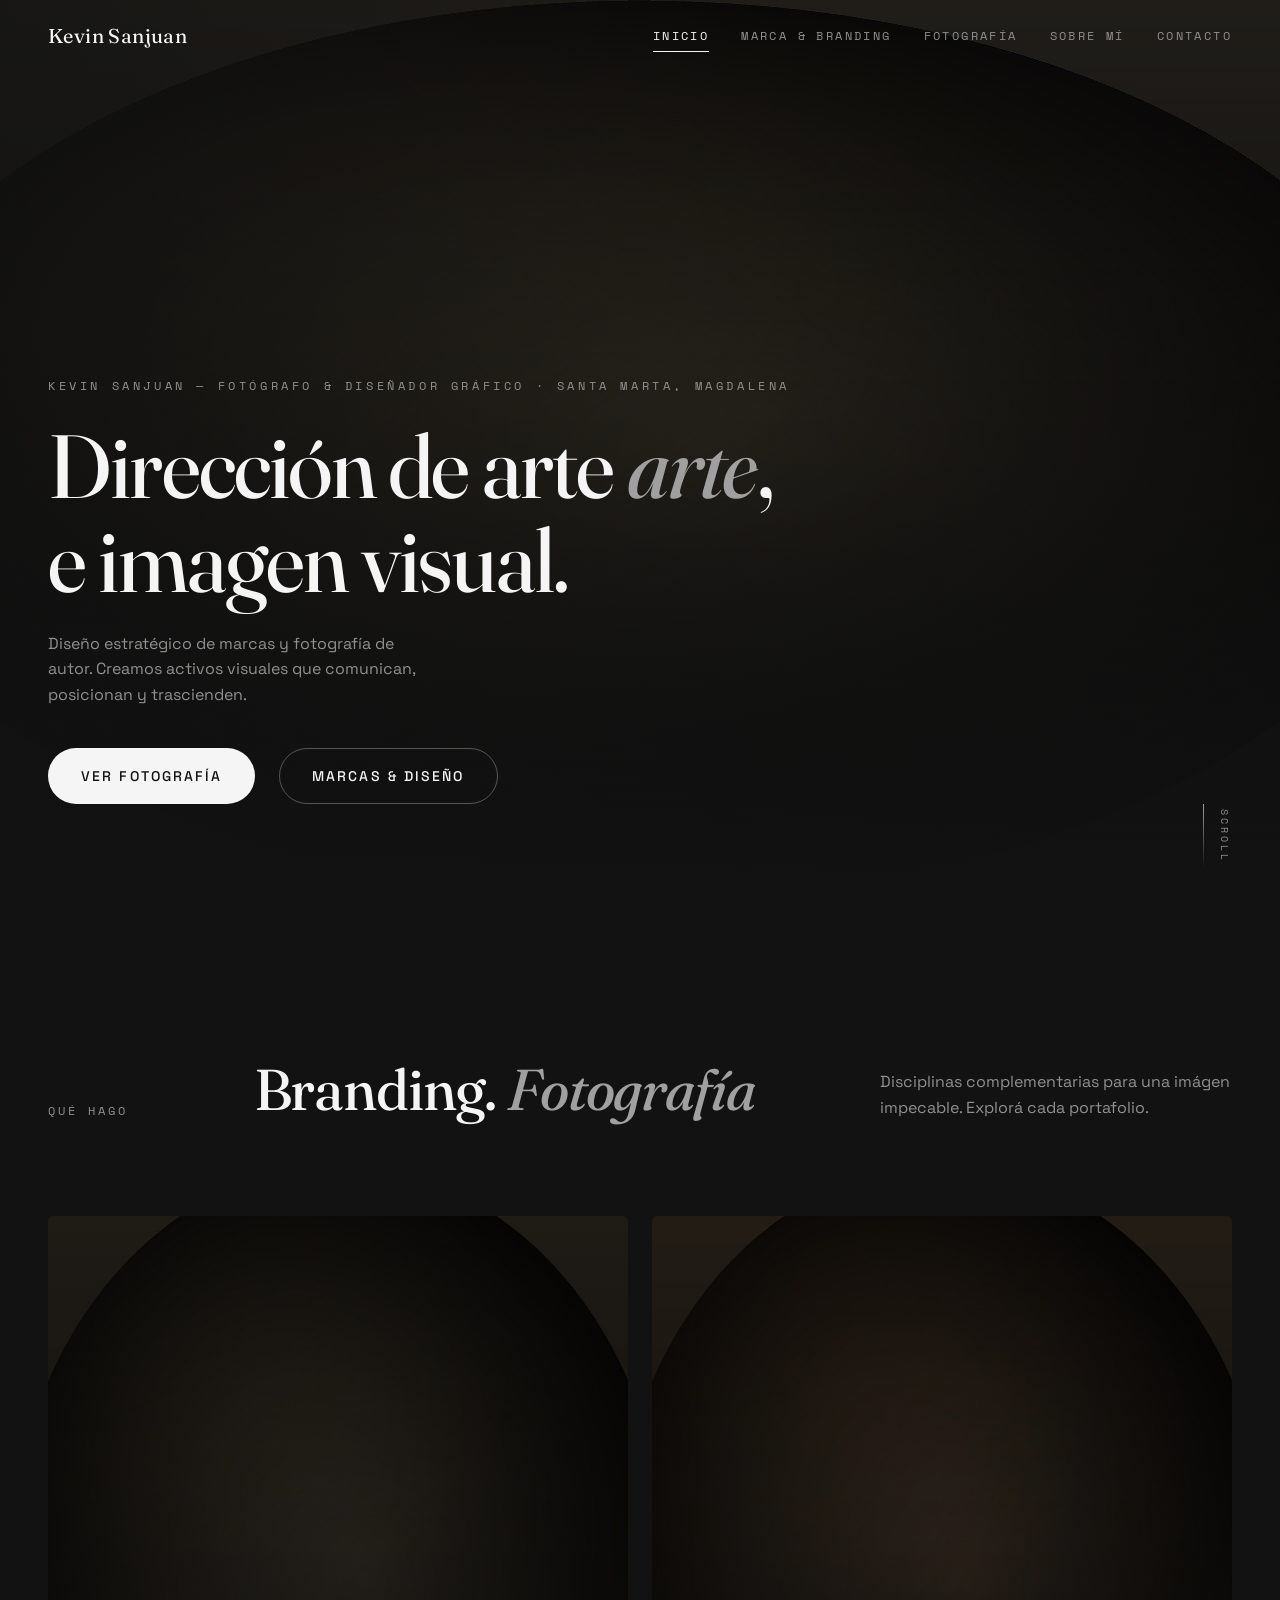
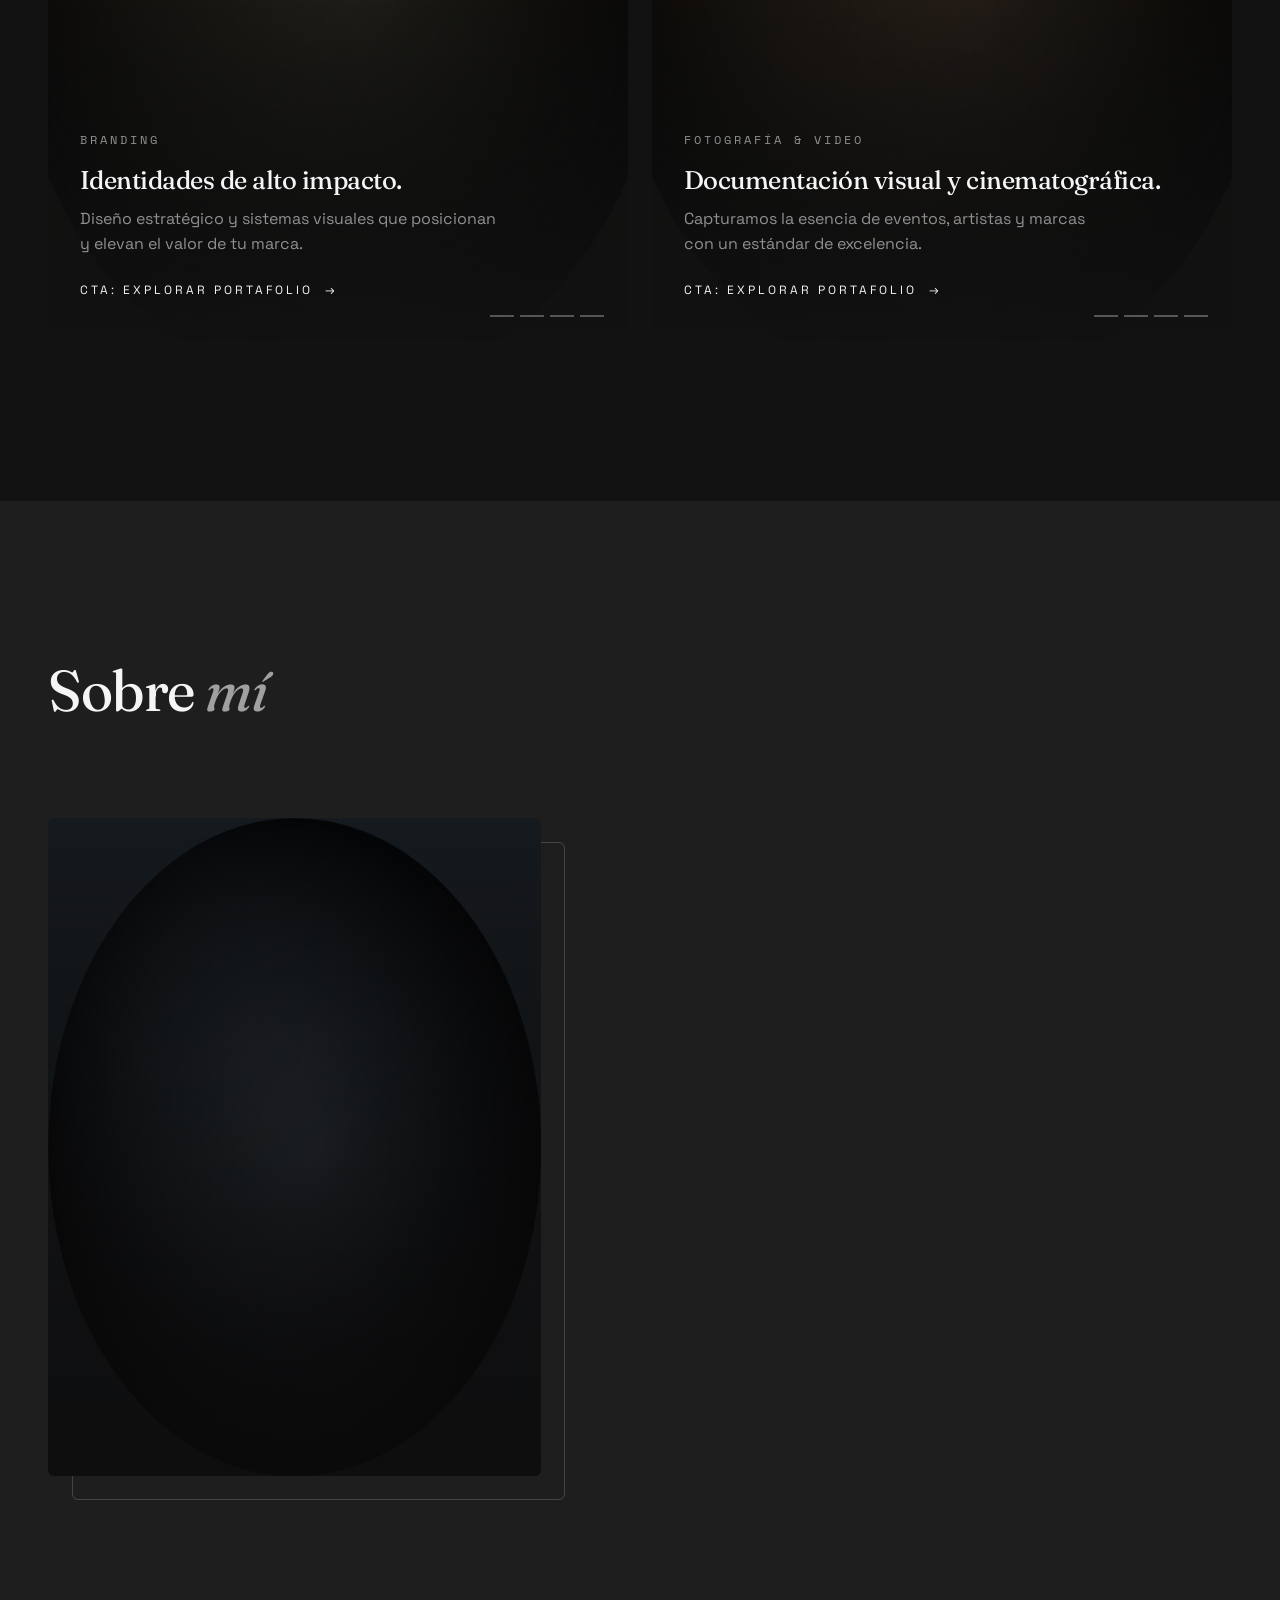
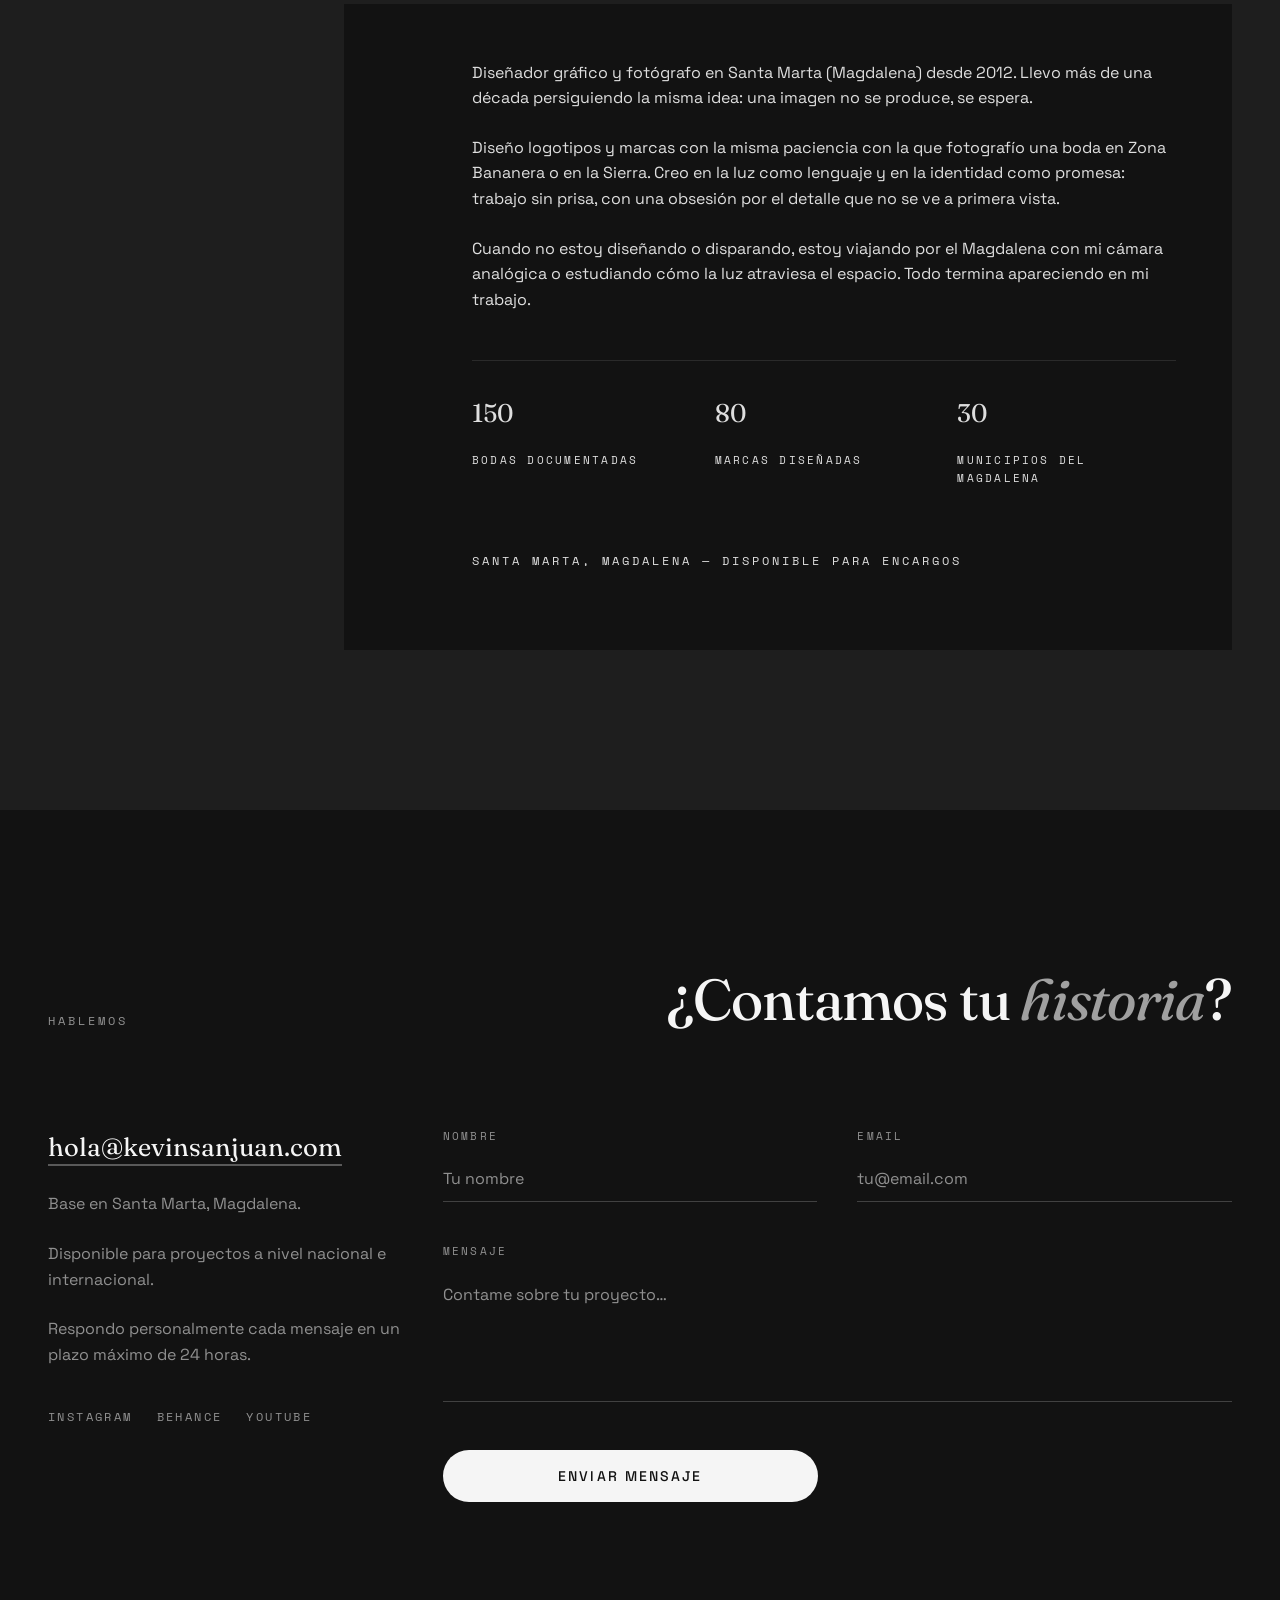
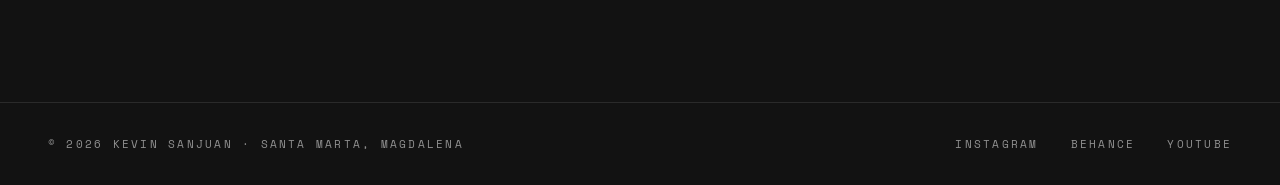
==== index.html @ dd7e52ad "Add files via upload" ====
<!DOCTYPE html>
<html lang="es">
<head>
  <meta charset="UTF-8">
  <meta name="viewport" content="width=device-width, initial-scale=1">
  <!-- TITULO: es lo primero que ve Google y el usuario en los resultados.
       Mantener las palabras: "Fotógrafo", "Diseñador Gráfico", "Santa Marta". -->
  <title>Kevin Sanjuan — Fotógrafo y Diseñador Gráfico en Santa Marta</title>
  <!-- DESCRIPCION: texto que se muestra bajo el título en Google (máx ~155 caracteres).
       Debe incluir los servicios y las zonas: Santa Marta, Zona Bananera, Magdalena. -->
  <meta name="description" content="Fotógrafo de bodas, eventos y artistas y diseñador gráfico en Santa Marta y Zona Bananera, Magdalena. Logos, branding y fotografía profesional.">
  <meta property="og:title" content="Kevin Sanjuan — Fotógrafo y Diseñador Gráfico en Santa Marta">
  <meta property="og:description" content="Fotógrafo de bodas, eventos y artistas y diseñador gráfico en Santa Marta y Zona Bananera, Magdalena. Logos, branding y fotografía profesional.">
  <meta property="og:type" content="website">
  <!-- CUANDO LA WEB ESTE PUBLICADA: descomentar estas 2 líneas y poner la URL completa del sitio.
  <meta property="og:url" content="https://TU-DOMINIO-o-github.io/web_kevin_sanjuan/">
  <meta property="og:image" content="https://TU-DOMINIO-o-github.io/web_kevin_sanjuan/images/hero.jpg"> -->
  <meta name="theme-color" content="#121212">
  <!-- Geo: ayuda a ubicar la página en Santa Marta / Magdalena -->
  <meta name="geo.region" content="CO-MAG">
  <meta name="geo.placename" content="Santa Marta, Zona Bananera, Magdalena">
  <link rel="icon" href="favicon.svg" type="image/svg+xml">

  <link rel="preconnect" href="https://fonts.googleapis.com">
  <link rel="preconnect" href="https://fonts.gstatic.com" crossorigin>
  <link href="https://fonts.googleapis.com/css2?family=Fraunces:ital,opsz,wght@0,9..144,300..700;1,9..144,300..700&family=Space+Grotesk:wght@300..700&family=Space+Mono:wght@400;700&display=swap" rel="stylesheet">

  <link rel="stylesheet" href="styles.css">

  <!-- DATOS ESTRUCTURADOS (JSON-LD): Google los lee para mostrar "fotógrafo en santa marta".
       Solo hay que reemplazar el teléfono cuando exista. El resto está bien así. -->
  <script type="application/ld+json">
  {
    "@context": "https://schema.org",
    "@type": "ProfessionalService",
    "additionalType": "https://schema.org/Photographer",
    "name": "Kevin Sanjuan — Fotógrafo y Diseñador Gráfico en Santa Marta",
    "description": "Fotógrafo de bodas, eventos y artistas y diseñador gráfico en Santa Marta y Zona Bananera, Magdalena. Logos, branding y fotografía profesional.",
    "image": "images/about.jpg",
    "priceRange": "$$",
    "telephone": "+57 300 000 0000",
    "email": "hola@kevinsanjuan.com",
    "address": {
      "@type": "PostalAddress",
      "addressLocality": "Santa Marta",
      "addressRegion": "Magdalena",
      "addressCountry": "CO"
    },
    "geo": {
      "@type": "GeoCoordinates",
      "latitude": 11.2408,
      "longitude": -74.199
    },
    "areaServed": [
      { "@type": "Place", "name": "Santa Marta" },
      { "@type": "Place", "name": "Zona Bananera" },
      { "@type": "State", "name": "Magdalena" }
    ],
    "makesOffer": [
      { "@type": "Offer", "itemOffered": { "@type": "Service", "name": "Fotografía de bodas en Santa Marta" } },
      { "@type": "Offer", "itemOffered": { "@type": "Service", "name": "Fotografía de eventos sociales" } },
      { "@type": "Offer", "itemOffered": { "@type": "Service", "name": "Fotografía de eventos musicales y artistas" } },
      { "@type": "Offer", "itemOffered": { "@type": "Service", "name": "Diseño gráfico y logotipos" } },
      { "@type": "Offer", "itemOffered": { "@type": "Service", "name": "Branding y construcción de marca" } },
      { "@type": "Offer", "itemOffered": { "@type": "Service", "name": "Video de bodas y eventos" } }
    ]
  }
  </script>
</head>
<body data-root="" data-page="inicio" data-spy="sections">

  <main>

    <!-- ============ HERO ============ -->
    <section id="inicio" class="hero">
      <!-- QUE PONER AQUI: la foto principal. Debe ser la mejor foto de Kevin (bodas o retrato editorial).
           Recomendación: formato horizontal grande. -->
      <img src="images/hero.jpg" alt="Fotógrafo de bodas en Santa Marta — fotografía profesional" class="hero-img">
      <div class="hero-overlay"></div>

      <div class="hero-content">
        <p class="hero-eyebrow hero-reveal d1">Kevin Sanjuan — Fotógrafo &amp; diseñador gráfico · Santa Marta, Magdalena</p>
        <!-- QUE PONER AQUI: la frase grande. Es la identidad de la página.
             Puede quedarse "La luz, tu historia." o cambiarse por otra frase corta del fotógrafo.
             Ejemplo: "Imágenes que hablan por tu marca." · "Cada boda, una historia." -->
        <h1 class="hero-title">
          <span class="hero-reveal d2">Dirección de arte
           <em>arte</em>,</span>
          <span class="hero-reveal d3">e imagen visual.</span>
        </h1>
        <!-- QUE PONER AQUI: el resumen de 1-2 líneas. Importante que mencione "Santa Marta" y
             "Zona Bananera" porque así encuentra la página quien busca
             "fotógrafo en santa marta" o "diseñador gráfico zona bananera". -->
        <p class="hero-sub hero-reveal d4">Diseño estratégico de marcas y fotografía de autor. Creamos activos visuales que comunican, posicionan y trascienden.</p>
        <div class="hero-actions hero-reveal d5">
          <a href="fotos.html" class="btn btn-primary magnetic" data-strength="0.35">Ver fotografía</a>
          <a href="branding.html" class="btn btn-outline magnetic" data-strength="0.35">Marcas &amp; diseño</a>
        </div>
      </div>

      <div class="hero-scroll" aria-hidden="true">
        <span>Scroll</span>
        <span class="hero-scroll-line"></span>
      </div>
    </section>

    <!-- ============ DOS RAMAS: MARCA & BRANDING · FOTOGRAFÍA & VIDEO ============ -->
    <section id="trabajo" class="section">
      <div class="section-head reveal">
        <p class="eyebrow">Qué hago</p>
        <h2 class="h2">Branding. <em>Fotografía</em></h2>
        <p class="section-intro">Disciplinas complementarias para una imágen impecable. Explorá cada portafolio.</p>
      </div>

      <div class="showcase">
        <!-- QUE PONER AQUI: las fotos del slideshow. Cada <img> es una foto real de la rama.
             Se cambian solas con fundido. Para agregar o quitar fotos, copiar/borrar líneas <img>. -->
        <a href="branding.html" class="showcase-card reveal" aria-label="Marca y branding — trabajos de diseño">
          <div class="slideshow" data-slideshow aria-hidden="true">
            <img class="slideshow-img" src="images/sesiones/branding/cover.jpg" alt="" loading="lazy">
            <img class="slideshow-img" src="images/sesiones/branding/foto-2.jpg" alt="" loading="lazy">
            <img class="slideshow-img" src="images/sesiones/diseno-grafico/cover.jpg" alt="" loading="lazy">
            <img class="slideshow-img" src="images/sesiones/branding/foto-4.jpg" alt="" loading="lazy">
          </div>
          <div class="showcase-shade"></div>
          <div class="showcase-dots" aria-hidden="true">
            <span class="slideshow-dot"></span><span class="slideshow-dot"></span><span class="slideshow-dot"></span><span class="slideshow-dot"></span>
          </div>
          <div class="showcase-content">
            <p class="eyebrow">Branding</p>
            <h2>Identidades de alto impacto.</h2>
            <p>Diseño estratégico y sistemas visuales que posicionan y elevan el valor de tu marca.</p>
            <span class="showcase-cta">CTA: Explorar portafolio</span>
          </div>
        </a>

        <a href="fotos.html" class="showcase-card reveal" aria-label="Fotografía y video — galerías por tipo de evento">
          <div class="slideshow" data-slideshow aria-hidden="true">
            <img class="slideshow-img" src="images/sesiones/bodas/cover.jpg" alt="" loading="lazy">
            <img class="slideshow-img" src="images/sesiones/eventos-musicales/cover.jpg" alt="" loading="lazy">
            <img class="slideshow-img" src="images/sesiones/eventos-sociales/cover.jpg" alt="" loading="lazy">
            <img class="slideshow-img" src="images/sesiones/artistas/cover.jpg" alt="" loading="lazy">
          </div>
          <div class="showcase-shade"></div>
          <div class="showcase-dots" aria-hidden="true">
            <span class="slideshow-dot"></span><span class="slideshow-dot"></span><span class="slideshow-dot"></span><span class="slideshow-dot"></span>
          </div>
          <div class="showcase-content">
            <p class="eyebrow">Fotografía &amp; Video</p>
            <h2>Documentación visual y cinematográfica.</h2>
            <p>Capturamos la esencia de eventos, artistas y marcas con un estándar de excelencia.</p>
            <span class="showcase-cta">CTA: Explorar portafolio</span>
          </div>
        </a>
      </div>
    </section>

    <!-- ============ SOBRE MÍ ============ -->
    <section id="about" class="section section-about">
      <h2 class="h2 reveal">Sobre <em>mí</em></h2>

      <div class="about-grid">
        <!-- QUE PONER AQUI: retrato real de Kevin trabajando o posando -->
        <div class="reveal about-photo-wrap">
          <div class="about-photo">
            <img src="images/about.jpg" alt="Retrato de Kevin Sanjuan — fotógrafo y diseñador gráfico en Santa Marta" loading="lazy">
            <div class="about-photo-shade"></div>
          </div>
          <div class="about-frame" aria-hidden="true"></div>
        </div>

        <!-- QUE PONER AQUI: la historia de Kevin en 3 párrafos.
             Ideal que mencione: Santa Marta / Zona Bananera / Magdalena, sus dos oficios
             (diseño gráfico y fotografía), y qué lo diferencia. -->
        <div class="reveal about-text">
          <p>Diseñador gráfico y fotógrafo en Santa Marta (Magdalena) desde 2012. Llevo más de una década persiguiendo la misma idea: una imagen no se produce, se espera.</p>
          <p>Diseño logotipos y marcas con la misma paciencia con la que fotografío una boda en Zona Bananera o en la Sierra. Creo en la luz como lenguaje y en la identidad como promesa: trabajo sin prisa, con una obsesión por el detalle que no se ve a primera vista.</p>
          <p>Cuando no estoy diseñando o disparando, estoy viajando por el Magdalena con mi cámara analógica o estudiando cómo la luz atraviesa el espacio. Todo termina apareciendo en mi trabajo.</p>

          <!-- QUE PONER AQUI: 3 cifras que hablen de tu trabajo (sin años de experiencia si no querés).
               Cambiá el número y el texto de cada bloque; podés agregar o quitar bloques. -->
          <div class="about-stats">
            <div><p class="stat-value">150</p><p class="stat-label">bodas documentadas</p></div>
            <div><p class="stat-value">80</p><p class="stat-label">marcas diseñadas</p></div>
            <div><p class="stat-value">30</p><p class="stat-label">municipios del Magdalena</p></div>
          </div>

          <p class="about-location">Santa Marta, Magdalena — disponible para encargos</p>
        </div>
      </div>
    </section>

    <!-- ============ CONTACTO ============ -->
    <section id="contacto" class="section">
      <div class="section-head reveal">
        <p class="eyebrow">Hablemos</p>
        <h2 class="h2">¿Contamos tu <em>historia</em>?</h2>
      </div>

      <div class="contact-grid">
        <div class="reveal contact-info">
          <!-- QUE PONER AQUI: el email real de Kevin. Se usa también para el formulario (abajo, data-email). -->
          <a href="mailto:hola@kevinsanjuan.com" class="contact-email">hola@kevinsanjuan.com</a>
          <p class="contact-note">Base en Santa Marta, Magdalena.</p>
          <p class="contact-note">Disponible para proyectos a nivel nacional e internacional.</p>
          <p class="contact-note">Respondo personalmente cada mensaje en un plazo máximo de 24 horas.</p>
          <div class="contact-socials">
            <!-- QUE PONER AQUI: redes reales de Kevin -->
            <a href="https://instagram.com" target="_blank" rel="noopener noreferrer">Instagram</a>
            <a href="https://behance.net" target="_blank" rel="noopener noreferrer">Behance</a>
            <a href="https://youtube.com" target="_blank" rel="noopener noreferrer">YouTube</a>
          </div>
        </div>

        <!-- QUE PONER AQUI (data-email): el mismo email real de Kevin.
             El formulario abre el cliente de correo con el mensaje listo para enviar. -->
        <form id="contact-form" class="reveal contact-form" data-email="hola@kevinsanjuan.com" novalidate>
          <div class="form-row">
            <div>
              <label for="name">Nombre</label>
              <input id="name" name="name" type="text" required placeholder="Tu nombre">
            </div>
            <div>
              <label for="email">Email</label>
              <input id="email" name="email" type="email" required placeholder="tu@email.com">
            </div>
          </div>
          <div class="form-row">
            <div class="form-full">
              <label for="message">Mensaje</label>
              <textarea id="message" name="message" rows="5" required placeholder="Contame sobre tu proyecto…"></textarea>
            </div>
          </div>
          <div class="form-row">
            <button type="submit" class="btn btn-primary magnetic" data-strength="0.35">Enviar mensaje</button>
          </div>
          <p id="form-success" class="form-success" hidden>Gracias, se abrió tu cliente de correo con el mensaje preparado.</p>
        </form>
      </div>
    </section>

  </main>

  <script src="nav.js"></script>
  <script src="script.js"></script>
</body>
</html>
---- styles.css ----
/* ============================================================
   Kevin Sanjuan — Sistema de diseño
   Tema oscuro #121212 · Fraunces (títulos) + Space Grotesk (texto)
   + Space Mono (detalles)
   ============================================================ */

:root {
  color-scheme: dark;
  --bg: #121212;
  --coal: #1e1e1e;
  --smoke: #262626;
  --fog: #f5f5f5;
  --mist: #909090;
  --accent: #a0a0a0;

  --serif: 'Fraunces', Georgia, serif;
  --sans: 'Space Grotesk', system-ui, sans-serif;
  --mono: 'Space Mono', ui-monospace, monospace;

  /* Tipografía fluida */
  --text-display: clamp(3.5rem, 9vw, 8.5rem);
  --text-hero: clamp(2.75rem, 7vw, 6.5rem);
  --text-h2: clamp(2rem, 4.5vw, 3.75rem);
  --text-h3: clamp(1.25rem, 2vw, 1.75rem);
  --text-body: clamp(1rem, 1.2vw, 1.125rem);

  --ease: cubic-bezier(0.22, 1, 0.36, 1);
}

/* ---------- Base ---------- */

* {
  box-sizing: border-box;
  margin: 0;
  padding: 0;
}

html {
  scroll-behavior: smooth;
  background: var(--bg);
}

body {
  background: var(--bg);
  color: var(--fog);
  font-family: var(--sans);
  font-size: var(--text-body);
  line-height: 1.6;
  -webkit-font-smoothing: antialiased;
  overflow-x: hidden;
}

body.no-scroll {
  overflow: hidden;
}

img {
  display: block;
  max-width: 100%;
}

a {
  color: inherit;
  text-decoration: none;
}

section {
  scroll-margin-top: 4.5rem;
}

::selection {
  background: var(--fog);
  color: var(--bg);
}

::-webkit-scrollbar {
  width: 10px;
}
::-webkit-scrollbar-track {
  background: var(--bg);
}
::-webkit-scrollbar-thumb {
  background: #2e2e2e;
  border-radius: 5px;
}
::-webkit-scrollbar-thumb:hover {
  background: #3a3a3a;
}

:focus-visible {
  outline: 2px solid var(--accent);
  outline-offset: 3px;
}

/* ---------- Tipografía ---------- */

h1, h2, h3 {
  font-family: var(--serif);
  font-weight: 450;
  line-height: 1.05;
  letter-spacing: -0.02em;
}

em {
  font-style: italic;
  color: var(--accent);
}

.h2 {
  font-size: var(--text-h2);
}

.h3 {
  font-size: var(--text-h3);
  line-height: 1.2;
}

/* Detalles técnicos en mono (números, etiquetas, leyendas) */
.eyebrow,
.service-num,
.stat-label,
.about-location,
.hero-scroll,
.overlay-links span,
.contact-socials a,
.contact-form label,
.footer,
.footer a,
.menu-label {
  font-family: var(--mono);
  text-transform: uppercase;
}

.eyebrow {
  font-size: 0.75rem;
  letter-spacing: 0.25em;
  color: var(--mist);
}

/* ---------- Estructura ---------- */

.section {
  padding: 7rem 1.5rem;
}

.section-head {
  display: flex;
  flex-wrap: wrap;
  align-items: flex-end;
  justify-content: space-between;
  gap: 1.5rem;
  margin-bottom: 4rem;
}

.section-intro {
  max-width: 22rem;
  color: var(--mist);
}

@media (min-width: 768px) {
  .section {
    padding: 10rem 3rem;
  }
  .section-head {
    margin-bottom: 6rem;
  }
}

/* ---------- Navbar ---------- */

.navbar {
  position: fixed;
  inset: 0 0 auto 0;
  z-index: 50;
  display: flex;
  align-items: center;
  justify-content: space-between;
  gap: 1rem;
  padding: 1.25rem 1.5rem;
  transition: background-color 0.4s, border-color 0.4s;
  border-bottom: 1px solid transparent;
}

.navbar.scrolled {
  background: rgba(18, 18, 18, 0.85);
  backdrop-filter: blur(12px);
  -webkit-backdrop-filter: blur(12px);
  border-bottom-color: rgba(255, 255, 255, 0.06);
}

.navbar-logo {
  font-family: var(--serif);
  font-size: 1.25rem;
  letter-spacing: 0.02em;
  color: var(--fog);
  transition: color 0.3s;
}

.navbar-logo:hover {
  color: var(--accent);
}

.navbar-links {
  display: none;
  align-items: center;
  gap: 2rem;
}

.navbar-links a {
  position: relative;
  font-family: var(--mono);
  font-size: 0.75rem;
  text-transform: uppercase;
  letter-spacing: 0.2em;
  color: var(--mist);
  transition: color 0.3s;
}

.navbar-links a::after {
  content: '';
  position: absolute;
  left: 0;
  right: 0;
  bottom: -0.4rem;
  height: 1px;
  background: var(--fog);
  transform: scaleX(0);
  transform-origin: left;
  transition: transform 0.4s var(--ease);
}

.navbar-links a:hover {
  color: var(--fog);
}

.navbar-links a:hover::after,
.navbar-links a.active::after {
  transform: scaleX(1);
}

.navbar-links a.active {
  color: var(--fog);
}

.menu-toggle {
  display: flex;
  align-items: center;
  gap: 0.75rem;
  background: none;
  border: none;
  cursor: pointer;
  color: var(--fog);
  font-size: 0.8125rem;
  transition: color 0.3s;
}

.menu-toggle:hover {
  color: var(--accent);
}

.menu-label {
  display: none;
  letter-spacing: 0.25em;
}

.menu-icon {
  position: relative;
  display: block;
  width: 2.5rem;
  height: 2rem;
}

.menu-icon span {
  position: absolute;
  left: 0;
  top: 50%;
  width: 100%;
  height: 1px;
  background: currentColor;
  transition: transform 0.35s var(--ease);
}

.menu-icon span:first-child {
  transform: translateY(-0.3125rem);
}

.menu-icon span:last-child {
  transform: translateY(0.3125rem);
}

.menu-toggle.open .menu-icon span:first-child {
  transform: rotate(45deg);
}

.menu-toggle.open .menu-icon span:last-child {
  transform: rotate(-45deg);
}

@media (min-width: 768px) {
  .navbar {
    padding: 1.25rem 3rem;
  }
  .navbar-links {
    display: flex;
  }
  .menu-toggle {
    display: none;
  }
}

/* ---------- Menú overlay (mobile) ---------- */

.overlay {
  position: fixed;
  inset: 0;
  z-index: 40;
  display: flex;
  flex-direction: column;
  justify-content: center;
  gap: 3rem;
  padding: 1.5rem;
  background: var(--coal);
  clip-path: inset(0 0 100% 0);
  transition: clip-path 0.7s var(--ease);
  visibility: hidden;
}

.overlay.open {
  clip-path: inset(0 0 0% 0);
  visibility: visible;
}

.overlay-links {
  list-style: none;
  display: flex;
  flex-direction: column;
  gap: 0.25rem;
}

.overlay-links a {
  display: flex;
  align-items: baseline;
  gap: 1rem;
  font-family: var(--serif);
  font-size: var(--text-display);
  line-height: 1.1;
  color: var(--fog);
  opacity: 0;
  transform: translateY(3.5rem);
  transition: color 0.3s, opacity 0.6s var(--ease), transform 0.6s var(--ease);
  transition-delay: 0s;
}

.overlay.open .overlay-links a {
  opacity: 1;
  transform: translateY(0);
  transition-delay: calc(0.15s + var(--i) * 0.06s);
}

.overlay-links a:hover {
  color: var(--accent);
}

.overlay-links span {
  font-size: 0.75rem;
  letter-spacing: 0.25em;
  color: var(--mist);
}

.overlay-footer {
  display: flex;
  flex-wrap: wrap;
  gap: 2rem;
  font-size: 0.875rem;
  color: var(--mist);
  opacity: 0;
  transition: opacity 0.6s var(--ease) 0s;
}

.overlay.open .overlay-footer {
  opacity: 1;
  transition-delay: 0.6s;
}

.overlay-footer a {
  transition: color 0.3s;
}

.overlay-footer a:hover {
  color: var(--accent);
}

@media (min-width: 768px) {
  .overlay {
    padding: 3rem;
  }
}

/* ---------- Hero ---------- */

.hero {
  position: relative;
  display: flex;
  align-items: flex-end;
  min-height: 100svh;
  overflow: hidden;
}

.hero-img {
  position: absolute;
  inset: 0;
  width: 100%;
  height: 100%;
  object-fit: cover;
}

.hero-overlay {
  position: absolute;
  inset: 0;
  background: linear-gradient(to top, var(--bg), rgba(18, 18, 18, 0.4) 55%, rgba(18, 18, 18, 0.2)),
    linear-gradient(to right, rgba(18, 18, 18, 0.6), transparent 60%);
}

.hero-content {
  position: relative;
  z-index: 1;
  width: 100%;
  padding: 5rem 1.5rem 5rem;
}

.hero-eyebrow {
  font-family: var(--mono);
  font-size: 0.75rem;
  text-transform: uppercase;
  letter-spacing: 0.3em;
  color: var(--mist);
  margin-bottom: 1.5rem;
}

.hero-title {
  font-size: var(--text-hero);
  color: var(--fog);
}

.hero-title span {
  display: block;
}

.hero-sub {
  max-width: 24rem;
  margin-top: 1.5rem;
  color: var(--mist);
}

.hero-actions {
  display: flex;
  flex-wrap: wrap;
  gap: 1.5rem;
  margin-top: 2.5rem;
}

.hero-scroll {
  position: absolute;
  right: 1.5rem;
  bottom: 2rem;
  z-index: 1;
  display: none;
  flex-direction: column;
  align-items: center;
  gap: 0.75rem;
  font-size: 0.625rem;
  letter-spacing: 0.3em;
  color: var(--mist);
  writing-mode: vertical-rl;
}

.hero-scroll-line {
  width: 1px;
  height: 4rem;
  background: linear-gradient(to bottom, var(--accent), transparent);
  animation: scroll-hint 2s ease-in-out infinite;
}

@keyframes scroll-hint {
  0%, 100% { opacity: 1; }
  50% { opacity: 0.3; }
}

/* Entrada del hero (al cargar) */
.hero-reveal {
  opacity: 0;
  transform: translateY(2.5rem);
  animation: hero-in 0.9s var(--ease) forwards;
}

.hero-reveal.d1 { animation-delay: 0.15s; }
.hero-reveal.d2 { animation-delay: 0.3s; }
.hero-reveal.d3 { animation-delay: 0.45s; }
.hero-reveal.d4 { animation-delay: 0.6s; }
.hero-reveal.d5 { animation-delay: 0.75s; }

@keyframes hero-in {
  to {
    opacity: 1;
    transform: translateY(0);
  }
}

@media (min-width: 768px) {
  .hero-content {
    padding: 6rem 3rem 6rem;
  }
  .hero-scroll {
    display: flex;
    right: 3rem;
  }
}

/* ---------- Botones ---------- */

.btn {
  display: inline-block;
  border: 1px solid transparent;
  border-radius: 999px;
  padding: 1rem 2rem;
  font-family: var(--sans);
  font-size: 0.875rem;
  font-weight: 500;
  text-transform: uppercase;
  letter-spacing: 0.15em;
  cursor: pointer;
  transition: background-color 0.3s, color 0.3s, border-color 0.3s;
  will-change: transform;
}

.btn-primary {
  background: var(--fog);
  color: var(--bg);
}

.btn-primary:hover {
  background: transparent;
  color: var(--fog);
  border-color: var(--fog);
}

.btn-outline {
  border-color: rgba(245, 245, 245, 0.3);
  color: var(--fog);
  background: transparent;
}

.btn-outline:hover {
  border-color: var(--accent);
  color: var(--accent);
}

/* ---------- Servicios ---------- */

.services {
  list-style: none;
}

.service-row {
  display: flex;
  flex-direction: column;
  gap: 0.75rem;
  padding: 2.5rem 0.5rem;
  border-bottom: 1px solid rgba(255, 255, 255, 0.1);
  transition: background-color 0.5s;
}

.service:last-child .service-row {
  border-bottom: none;
}

.service:hover .service-row {
  background: var(--smoke);
}

.service-num {
  font-size: 0.8rem;
  letter-spacing: 0.2em;
  color: var(--mist);
  transition: color 0.5s;
}

.service:hover .service-num {
  color: var(--accent);
}

.service-name {
  font-family: var(--serif);
  font-size: var(--text-h3);
  color: var(--fog);
  transition: color 0.5s;
}

.service:hover .service-name {
  color: var(--accent);
}

.service-desc {
  max-width: 26rem;
  color: var(--mist);
  transition: color 0.5s;
}

.service:hover .service-desc {
  color: rgba(245, 245, 245, 0.8);
}

@media (min-width: 768px) {
  .service-row {
    flex-direction: row;
    align-items: center;
    gap: 0;
    padding: 3.5rem 1.5rem;
  }
  .service-num {
    width: 4rem;
    flex-shrink: 0;
  }
  .service-name {
    width: 25%;
  }
  .service-desc {
    width: 40%;
  }
}

/* ---------- Sobre mí ---------- */

.section-about {
  background: var(--coal);
  overflow: hidden;
}

.about-grid {
  display: grid;
  grid-template-columns: 1fr;
  gap: 3rem;
  margin-top: 4rem;
}

.about-photo-wrap {
  position: relative;
}

.about-photo {
  position: relative;
  aspect-ratio: 3 / 4;
  border-radius: 0.375rem;
  overflow: hidden;
}

.about-photo img {
  width: 100%;
  height: 100%;
  object-fit: cover;
}

.about-photo-shade {
  position: absolute;
  inset: 0;
  background: linear-gradient(to top, rgba(18, 18, 18, 0.5), transparent);
}

.about-frame {
  position: absolute;
  top: 1.5rem;
  left: 1.5rem;
  width: 100%;
  height: 100%;
  border: 1px solid rgba(160, 160, 160, 0.3);
  border-radius: 0.375rem;
  z-index: -1;
}

.about-text p {
  margin-bottom: 1.5rem;
  color: rgba(245, 245, 245, 0.9);
}

.about-stats {
  display: grid;
  grid-template-columns: repeat(3, 1fr);
  gap: 1.5rem;
  margin-top: 3rem;
  padding-top: 2.5rem;
  border-top: 1px solid rgba(255, 255, 255, 0.1);
}

.stat-value {
  font-family: var(--serif);
  font-size: var(--text-h3);
  color: var(--accent);
  line-height: 1;
}

.stat-label {
  margin-top: 0.25rem;
  font-size: 0.7rem;
  letter-spacing: 0.2em;
  color: var(--mist);
}

.about-location {
  margin-top: 2.5rem;
  font-size: 0.75rem;
  letter-spacing: 0.25em;
  color: var(--mist);
}

@media (min-width: 768px) {
  .about-grid {
    grid-template-columns: repeat(12, 1fr);
    gap: 0;
    margin-top: 6rem;
  }
  .about-photo-wrap {
    grid-column: 1 / span 5;
    z-index: 1;
  }
  .about-text {
    grid-column: 4 / span 9;
    margin-top: 8rem;
    padding: 3.5rem 3.5rem 3.5rem 8rem;
    background: var(--bg);
  }
}

/* ---------- Contacto ---------- */

.contact-grid {
  display: grid;
  grid-template-columns: 1fr;
  gap: 4rem;
}

.contact-email {
  font-family: var(--serif);
  font-size: var(--text-h3);
  color: var(--fog);
  text-decoration: underline;
  text-decoration-color: rgba(160, 160, 160, 0.5);
  text-underline-offset: 0.5rem;
  transition: color 0.3s;
}

.contact-email:hover {
  color: var(--accent);
}

.contact-note {
  margin-top: 1.5rem;
  max-width: 22rem;
  color: var(--mist);
}

.contact-socials {
  display: flex;
  flex-wrap: wrap;
  gap: 1.5rem;
  margin-top: 2.5rem;
}

.contact-socials a {
  font-size: 0.75rem;
  letter-spacing: 0.2em;
  color: var(--mist);
  transition: color 0.3s;
}

.contact-socials a:hover {
  color: var(--accent);
}

.contact-form label {
  display: block;
  margin-bottom: 0.75rem;
  font-size: 0.7rem;
  letter-spacing: 0.2em;
  color: var(--mist);
}

.contact-form input,
.contact-form textarea {
  width: 100%;
  border: none;
  border-bottom: 1px solid rgba(255, 255, 255, 0.2);
  background: transparent;
  padding: 0.75rem 0;
  color: var(--fog);
  font-family: var(--sans);
  font-size: var(--text-body);
  transition: border-color 0.3s;
  resize: none;
}

.contact-form input::placeholder,
.contact-form textarea::placeholder {
  color: var(--mist);
}

.contact-form input:focus,
.contact-form textarea:focus {
  outline: none;
  border-color: var(--accent);
}

.form-row {
  display: grid;
  grid-template-columns: 1fr;
  gap: 2.5rem;
  margin-bottom: 2.5rem;
}

.form-success {
  margin-top: 1rem;
  color: var(--accent);
  font-family: var(--serif);
  font-size: var(--text-h3);
}

@media (min-width: 768px) {
  .contact-grid {
    grid-template-columns: repeat(12, 1fr);
    gap: 0;
  }
  .contact-info {
    grid-column: 1 / span 4;
  }
  .contact-form {
    grid-column: 5 / span 8;
  }
  .form-row {
    grid-template-columns: 1fr 1fr;
  }
  .form-full {
    grid-column: 1 / -1;
  }
}

/* ---------- Footer ---------- */

.footer {
  display: flex;
  flex-wrap: wrap;
  align-items: center;
  justify-content: space-between;
  gap: 1rem;
  padding: 2rem 1.5rem;
  border-top: 1px solid rgba(255, 255, 255, 0.1);
  font-size: 0.7rem;
  letter-spacing: 0.2em;
  color: var(--mist);
}

.footer div {
  display: flex;
  gap: 2rem;
}

.footer a {
  font-size: 0.7rem;
  letter-spacing: 0.2em;
  transition: color 0.3s;
}

.footer a:hover {
  color: var(--accent);
}

@media (min-width: 768px) {
  .footer {
    padding: 2rem 3rem;
  }
}

/* ---------- Scroll reveals ---------- */

.reveal {
  opacity: 0;
  transform: translateY(3.75rem);
  transition: opacity 0.9s var(--ease), transform 0.9s var(--ease);
}

.reveal.visible {
  opacity: 1;
  transform: translateY(0);
}

/* ---------- Accesibilidad: reducir movimiento ---------- */

@media (prefers-reduced-motion: reduce) {
  html {
    scroll-behavior: auto;
  }
  *,
  *::before,
  *::after {
    animation-duration: 0.01ms !important;
    animation-iteration-count: 1 !important;
    transition-duration: 0.01ms !important;
  }
  .reveal {
    opacity: 1;
    transform: none;
  }
  .hero-reveal {
    opacity: 1;
    transform: none;
  }
}

/* ============================================================
   Subpáginas: banner, slideshows, galerías, lightbox, videos
   ============================================================ */

/* ---------- Banner de subpágina ---------- */

.page-hero {
  position: relative;
  display: flex;
  align-items: flex-end;
  min-height: 55svh;
  padding: 8rem 1.5rem 4rem;
  overflow: hidden;
}

.page-hero-img {
  position: absolute;
  inset: 0;
  width: 100%;
  height: 100%;
  object-fit: cover;
}

.page-hero-shade {
  position: absolute;
  inset: 0;
  background: linear-gradient(to top, var(--bg), rgba(18, 18, 18, 0.5) 60%, rgba(18, 18, 18, 0.3));
}

.page-hero-content {
  position: relative;
  z-index: 1;
  width: 100%;
}

.page-hero-content h1 {
  font-size: var(--text-h2);
  color: var(--fog);
  max-width: 18ch;
}

.page-hero-content p {
  margin-top: 1rem;
  max-width: 32rem;
  color: var(--mist);
}

@media (min-width: 768px) {
  .page-hero {
    min-height: 60svh;
    padding: 9rem 3rem 5rem;
  }
}

/* ---------- Slideshow (fotos que cambian solas) ---------- */

.slideshow {
  position: absolute;
  inset: 0;
  overflow: hidden;
}

.slideshow-img {
  position: absolute;
  inset: 0;
  width: 100%;
  height: 100%;
  object-fit: cover;
  opacity: 0;
  transform: scale(1.05);
  transition: opacity 1.2s var(--ease), transform 8s linear;
}

.slideshow-img.active {
  opacity: 1;
  transform: scale(1.14);
}

/* ---------- Tarjetas dobles del inicio (Marca & Branding / Fotografía) ---------- */

.showcase {
  display: grid;
  grid-template-columns: 1fr;
  gap: 1.5rem;
}

.showcase-card {
  position: relative;
  display: flex;
  align-items: flex-end;
  aspect-ratio: 4 / 5;
  border-radius: 0.375rem;
  overflow: hidden;
  isolation: isolate;
  transition: transform 0.5s var(--ease);
}

.showcase-card:hover {
  transform: scale(1.015);
}

.showcase-shade {
  position: absolute;
  inset: 0;
  z-index: 1;
  background: linear-gradient(to top, rgba(18, 18, 18, 0.92), rgba(18, 18, 18, 0.15) 55%, transparent);
}

.showcase-content {
  position: relative;
  z-index: 2;
  width: 100%;
  padding: 2rem 1.5rem;
}

.showcase-content .eyebrow {
  margin-bottom: 1rem;
}

.showcase-content h2 {
  font-size: var(--text-h3);
  line-height: 1.1;
}

.showcase-content p {
  margin-top: 0.75rem;
  color: var(--mist);
  max-width: 26rem;
}

.showcase-cta {
  display: inline-flex;
  align-items: center;
  gap: 0.75rem;
  margin-top: 1.5rem;
  font-size: 0.75rem;
  text-transform: uppercase;
  letter-spacing: 0.25em;
  color: var(--fog);
  transition: color 0.3s;
}

.showcase-cta::after {
  content: '→';
  transition: transform 0.4s var(--ease);
}

.showcase-card:hover .showcase-cta {
  color: var(--accent);
}

.showcase-card:hover .showcase-cta::after {
  transform: translateX(0.375rem);
}

.showcase-dots {
  position: absolute;
  right: 1.5rem;
  bottom: 1.5rem;
  z-index: 2;
  display: flex;
  gap: 0.375rem;
}

.slideshow-dot {
  width: 1.5rem;
  height: 2px;
  background: rgba(245, 245, 245, 0.3);
  transition: background-color 0.4s;
}

.slideshow-dot.active {
  background: var(--fog);
}

@media (min-width: 768px) {
  .showcase {
    grid-template-columns: 1fr 1fr;
    gap: 1.5rem;
  }
  .showcase-content {
    padding: 2.5rem 2rem;
  }
}

/* ---------- Hub de fotografía (fotos.html): secciones por tipo ---------- */

.gallery-type {
  margin-bottom: 6rem;
}

.gallery-type:last-child {
  margin-bottom: 0;
}

.gallery-type-head {
  display: flex;
  flex-wrap: wrap;
  align-items: baseline;
  justify-content: space-between;
  gap: 1rem;
  margin-bottom: 1.5rem;
}

.gallery-type-head a {
  font-size: 0.75rem;
  text-transform: uppercase;
  letter-spacing: 0.25em;
  color: var(--accent);
  transition: color 0.3s;
}

.gallery-type-head a:hover {
  color: var(--fog);
}

.slideshow-block {
  position: relative;
  aspect-ratio: 16 / 10;
  border-radius: 0.375rem;
  overflow: hidden;
  display: block;
}

.slideshow-block:hover .slideshow-block-shade {
  opacity: 1;
}

.slideshow-block-shade {
  position: absolute;
  inset: 0;
  z-index: 1;
  background: linear-gradient(to top, rgba(18, 18, 18, 0.9), transparent 60%);
  opacity: 0.75;
  transition: opacity 0.5s;
}

.slideshow-block-info {
  position: absolute;
  left: 1.5rem;
  bottom: 1.5rem;
  right: 1.5rem;
  z-index: 2;
  display: flex;
  flex-wrap: wrap;
  align-items: flex-end;
  justify-content: space-between;
  gap: 1rem;
}

.slideshow-block-info h3 {
  font-size: var(--text-h3);
}

.slideshow-block-info span {
  font-size: 0.75rem;
  text-transform: uppercase;
  letter-spacing: 0.25em;
  color: var(--accent);
}

.slideshow-block-dots {
  position: absolute;
  left: 1.5rem;
  bottom: 1.5rem;
  z-index: 2;
  display: flex;
  gap: 0.375rem;
}

@media (min-width: 768px) {
  .slideshow-block {
    aspect-ratio: 21 / 9;
  }
}

/* ---------- Galería mosaico (fotos/bodas.html, etc.) ---------- */

.gallery {
  columns: 2;
  column-gap: 0.75rem;
}

.gallery-item {
  position: relative;
  display: block;
  break-inside: avoid;
  margin-bottom: 0.75rem;
  border-radius: 0.375rem;
  overflow: hidden;
  cursor: zoom-in;
  outline: none;
}

.gallery-item img {
  width: 100%;
  transition: transform 0.6s var(--ease);
}

.gallery-item:hover img,
.gallery-item:focus-visible img {
  transform: scale(1.04);
}

.gallery-item::after {
  content: '⤢';
  position: absolute;
  top: 50%;
  left: 50%;
  transform: translate(-50%, -50%) scale(0.6);
  color: var(--fog);
  font-size: 1.5rem;
  opacity: 0;
  transition: opacity 0.4s var(--ease), transform 0.4s var(--ease);
}

.gallery-item:hover::after,
.gallery-item:focus-visible::after {
  opacity: 1;
  transform: translate(-50%, -50%) scale(1);
}

@media (min-width: 768px) {
  .gallery {
    columns: 3;
    column-gap: 1.25rem;
  }
  .gallery-item {
    margin-bottom: 1.25rem;
  }
}

/* ---------- Lightbox ---------- */

.lightbox {
  position: fixed;
  inset: 0;
  z-index: 60;
  display: flex;
  align-items: center;
  justify-content: center;
  background: rgba(10, 10, 10, 0.96);
  opacity: 0;
  visibility: hidden;
  transition: opacity 0.3s, visibility 0.3s;
}

.lightbox.open {
  opacity: 1;
  visibility: visible;
}

.lightbox-img {
  max-width: 92vw;
  max-height: 84vh;
  object-fit: contain;
  border-radius: 0.25rem;
}

.lightbox-btn {
  position: absolute;
  display: grid;
  place-items: center;
  width: 3rem;
  height: 3rem;
  border: 1px solid rgba(245, 245, 245, 0.25);
  border-radius: 999px;
  background: rgba(18, 18, 18, 0.7);
  color: var(--fog);
  font-size: 1.5rem;
  line-height: 1;
  cursor: pointer;
  transition: border-color 0.3s, color 0.3s;
}

.lightbox-btn:hover {
  border-color: var(--fog);
}

.lightbox-prev {
  left: 1rem;
}

.lightbox-next {
  right: 1rem;
}

.lightbox-close {
  top: 1rem;
  right: 1rem;
  font-size: 1.75rem;
}

@media (min-width: 768px) {
  .lightbox-prev {
    left: 2rem;
  }
  .lightbox-next {
    right: 2rem;
  }
  .lightbox-close {
    top: 2rem;
    right: 2rem;
  }
}

/* ---------- Página de videos ---------- */

.videos-grid {
  display: grid;
  grid-template-columns: 1fr;
  gap: 1.5rem;
}

.video-card {
  position: relative;
  aspect-ratio: 16 / 9;
  border-radius: 0.375rem;
  background: var(--smoke);
  overflow: hidden;
  display: flex;
  flex-direction: column;
  align-items: center;
  justify-content: center;
  gap: 1rem;
}

.video-card-title {
  position: relative;
  z-index: 1;
  font-family: var(--serif);
  font-size: var(--text-h3);
  color: var(--fog);
}

.video-play {
  position: relative;
  z-index: 1;
  display: grid;
  place-items: center;
  width: 4rem;
  height: 4rem;
  border: 1px solid rgba(245, 245, 245, 0.35);
  border-radius: 999px;
  color: var(--fog);
  transition: background-color 0.3s, border-color 0.3s, color 0.3s;
}

.video-card:hover .video-play {
  background: var(--fog);
  color: var(--bg);
  border-color: var(--fog);
}

.video-play::before {
  content: '';
  margin-left: 0.25rem;
  border-style: solid;
  border-width: 0.5rem 0 0.5rem 0.85rem;
  border-color: transparent transparent transparent currentColor;
}

.video-card iframe {
  position: absolute;
  inset: 0;
  width: 100%;
  height: 100%;
  border: 0;
}

.video-tag {
  position: absolute;
  top: 1rem;
  left: 1rem;
  z-index: 1;
  font-family: var(--mono);
  font-size: 0.65rem;
  text-transform: uppercase;
  letter-spacing: 0.2em;
  color: var(--mist);
}

@media (min-width: 768px) {
  .videos-grid {
    grid-template-columns: 1fr 1fr;
    gap: 2rem;
  }
}

/* ---------- Grid de proyectos de marca (branding.html) ---------- */

.brand-grid {
  display: grid;
  grid-template-columns: 1fr;
  gap: 1.5rem;
}

.brand-card {
  position: relative;
  display: flex;
  align-items: flex-end;
  aspect-ratio: 4 / 5;
  border-radius: 0.375rem;
  overflow: hidden;
  isolation: isolate;
  transition: transform 0.5s var(--ease);
}

.brand-card:hover {
  transform: scale(1.015);
}

.brand-card img {
  position: absolute;
  inset: 0;
  width: 100%;
  height: 100%;
  object-fit: cover;
  transition: transform 0.7s var(--ease);
}

.brand-card:hover img {
  transform: scale(1.05);
}

.brand-shade {
  position: absolute;
  inset: 0;
  z-index: 1;
  background: linear-gradient(to top, rgba(18, 18, 18, 0.9), transparent 55%);
  opacity: 0.8;
  transition: opacity 0.5s;
}

.brand-card:hover .brand-shade {
  opacity: 1;
}

.brand-info {
  position: relative;
  z-index: 2;
  width: 100%;
  padding: 1.5rem;
}

.brand-info h3 {
  font-size: var(--text-h3);
}

.brand-info p {
  margin-top: 0.25rem;
  font-family: var(--mono);
  font-size: 0.7rem;
  text-transform: uppercase;
  letter-spacing: 0.2em;
  color: var(--mist);
}

.brand-cta {
  display: block;
  margin-top: 0.75rem;
  font-size: 0.7rem;
  text-transform: uppercase;
  letter-spacing: 0.25em;
  color: var(--accent);
  opacity: 0;
  transform: translateY(0.5rem);
  transition: opacity 0.4s var(--ease), transform 0.4s var(--ease);
}

.brand-card:hover .brand-cta {
  opacity: 1;
  transform: translateY(0);
}

@media (min-width: 768px) {
  .brand-grid {
    grid-template-columns: repeat(3, 1fr);
    gap: 1.5rem;
  }
}

@media (prefers-reduced-motion: reduce) {
  .slideshow-img {
    transition: opacity 0.4s;
    transform: none;
  }
  .slideshow-img.active {
    transform: none;
  }
}

/* ---------- Sección de cierre centrada (branding.html) ---------- */

.section-cta .section-head {
  flex-direction: column;
  align-items: center;
  text-align: center;
}

.section-cta .section-intro {
  max-width: 32rem;
}
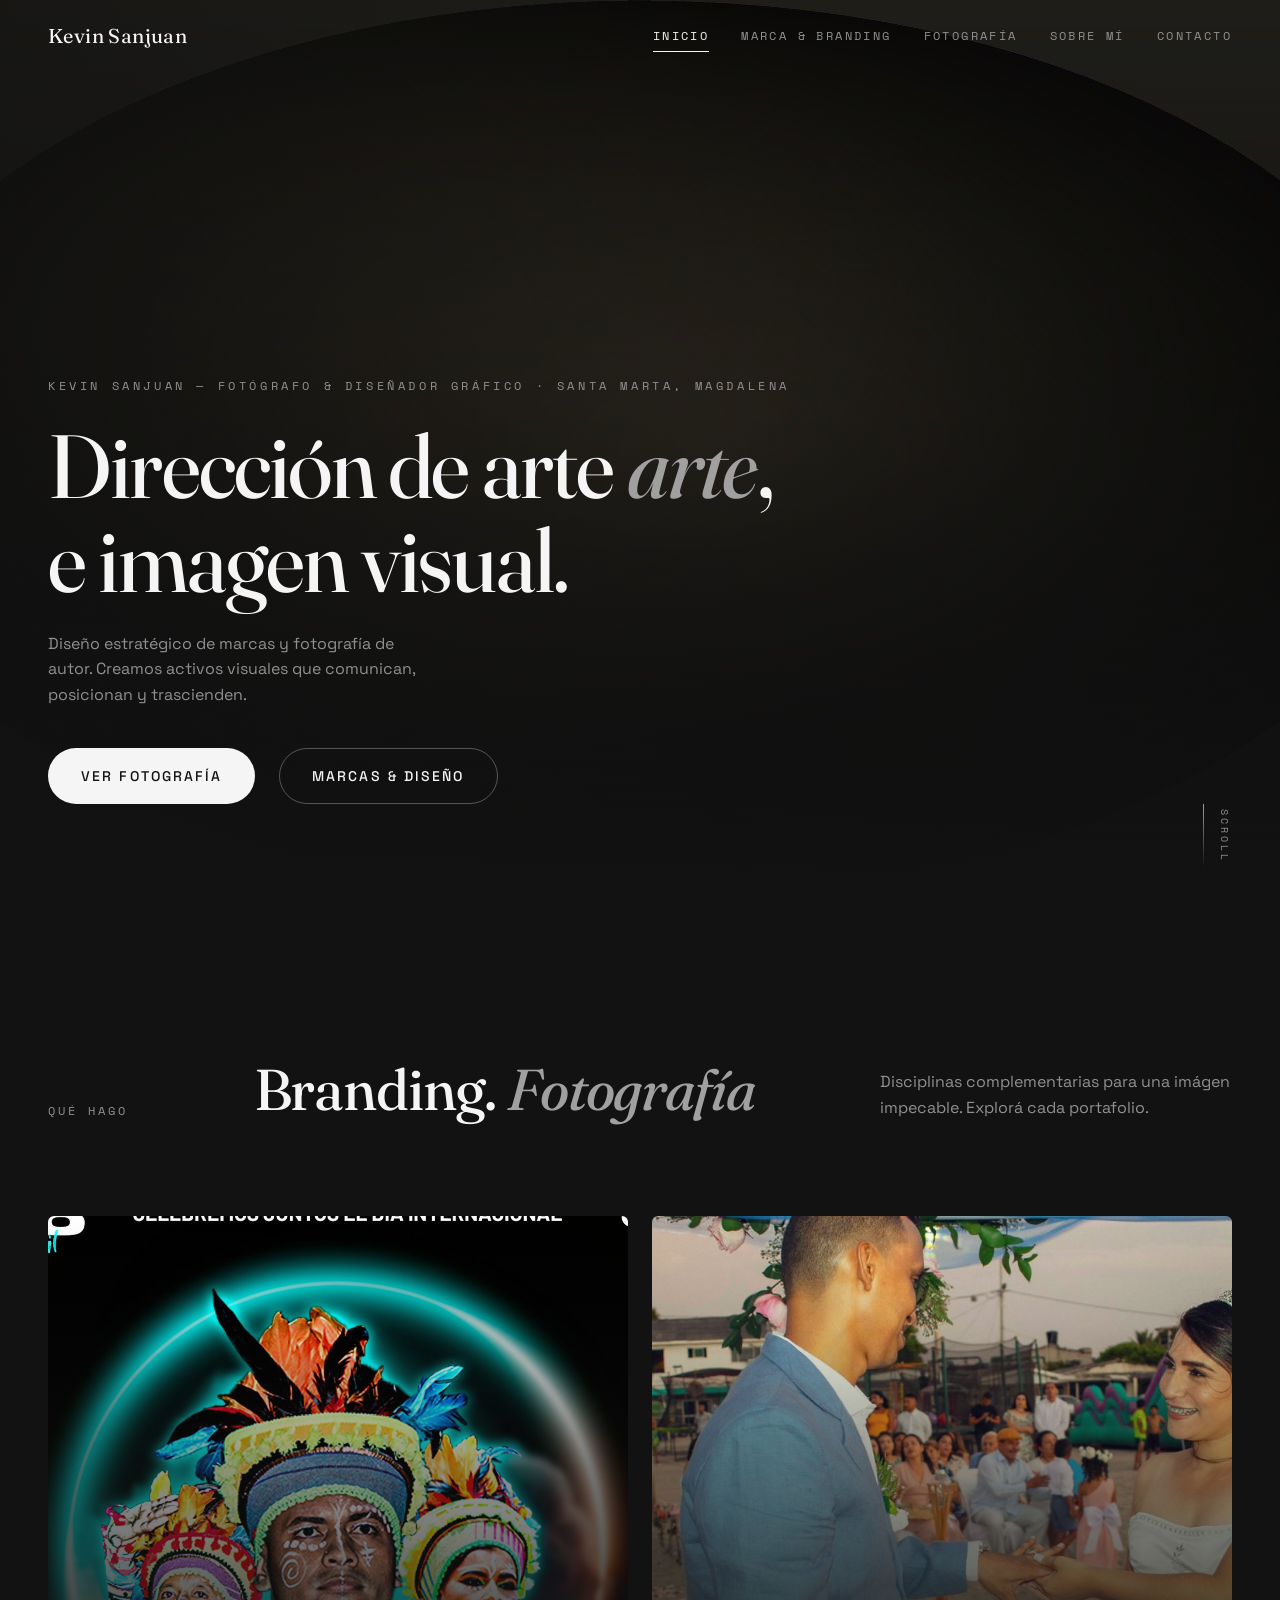
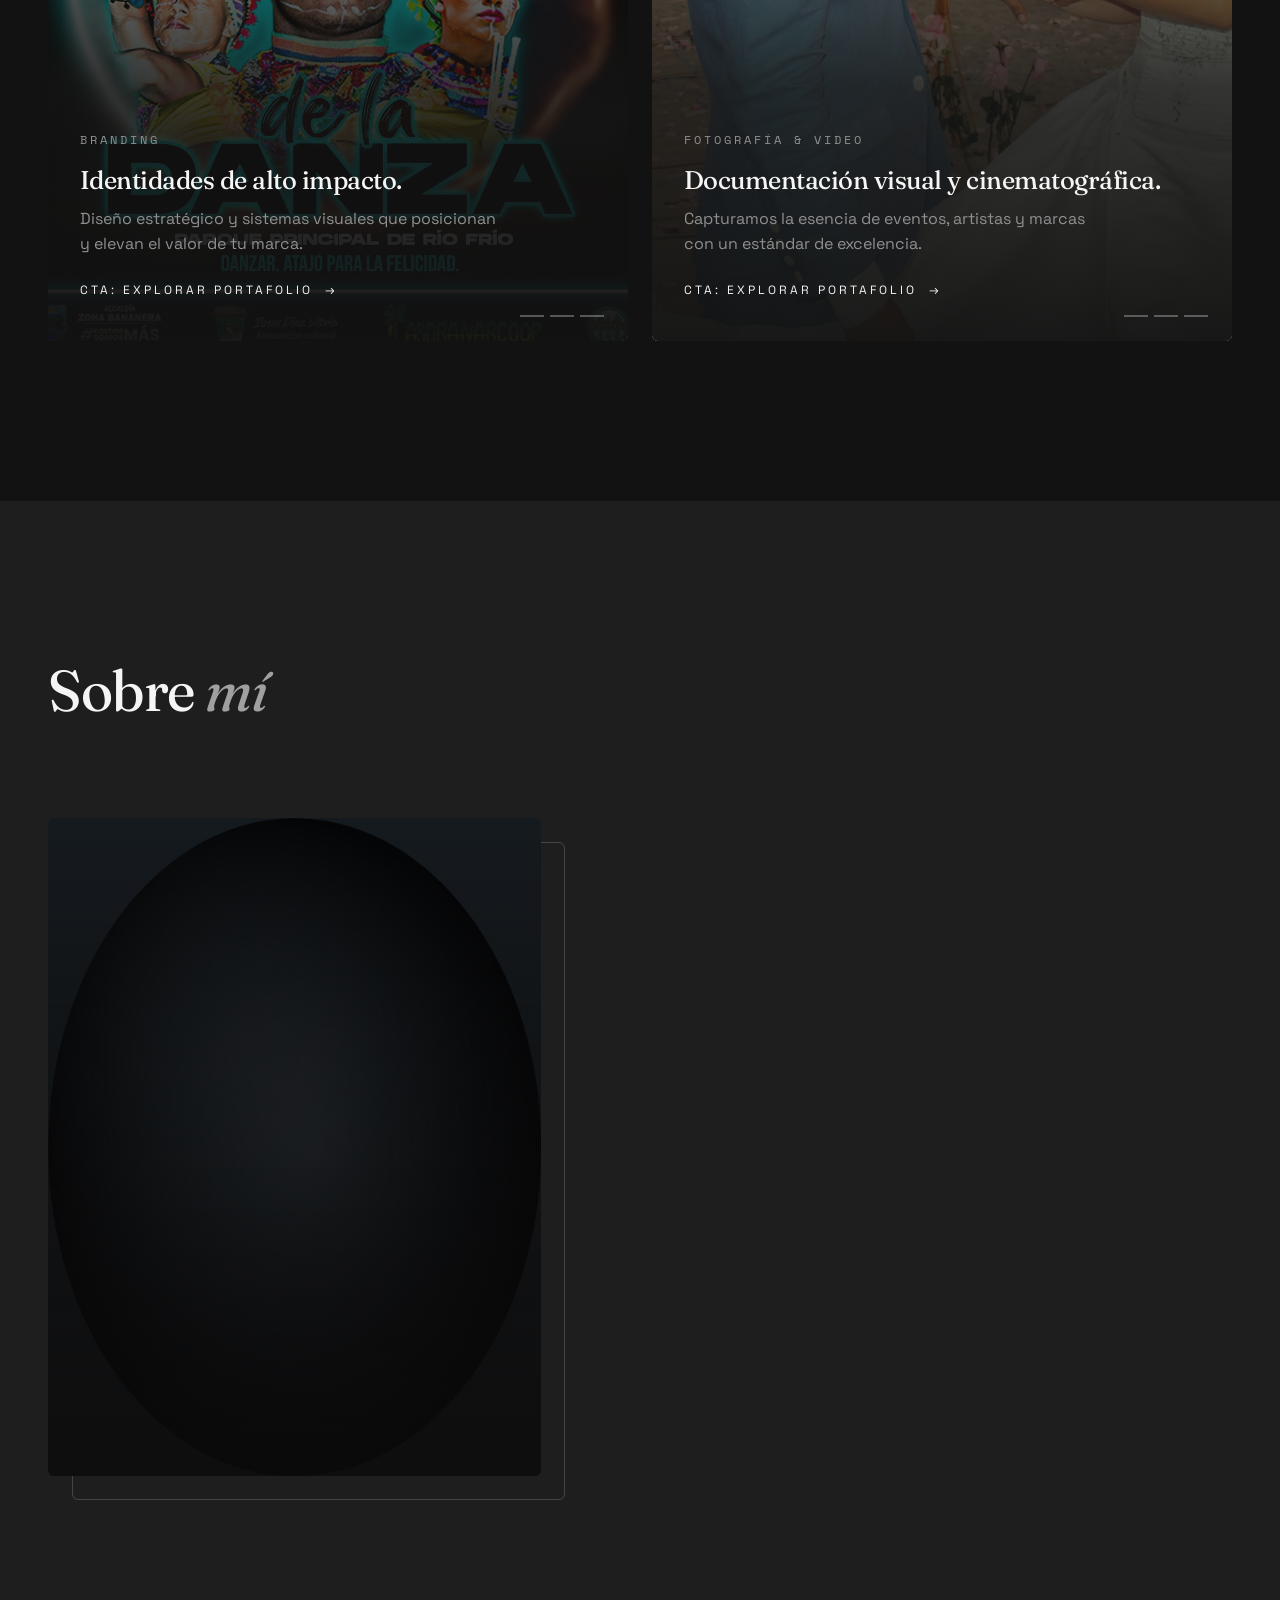
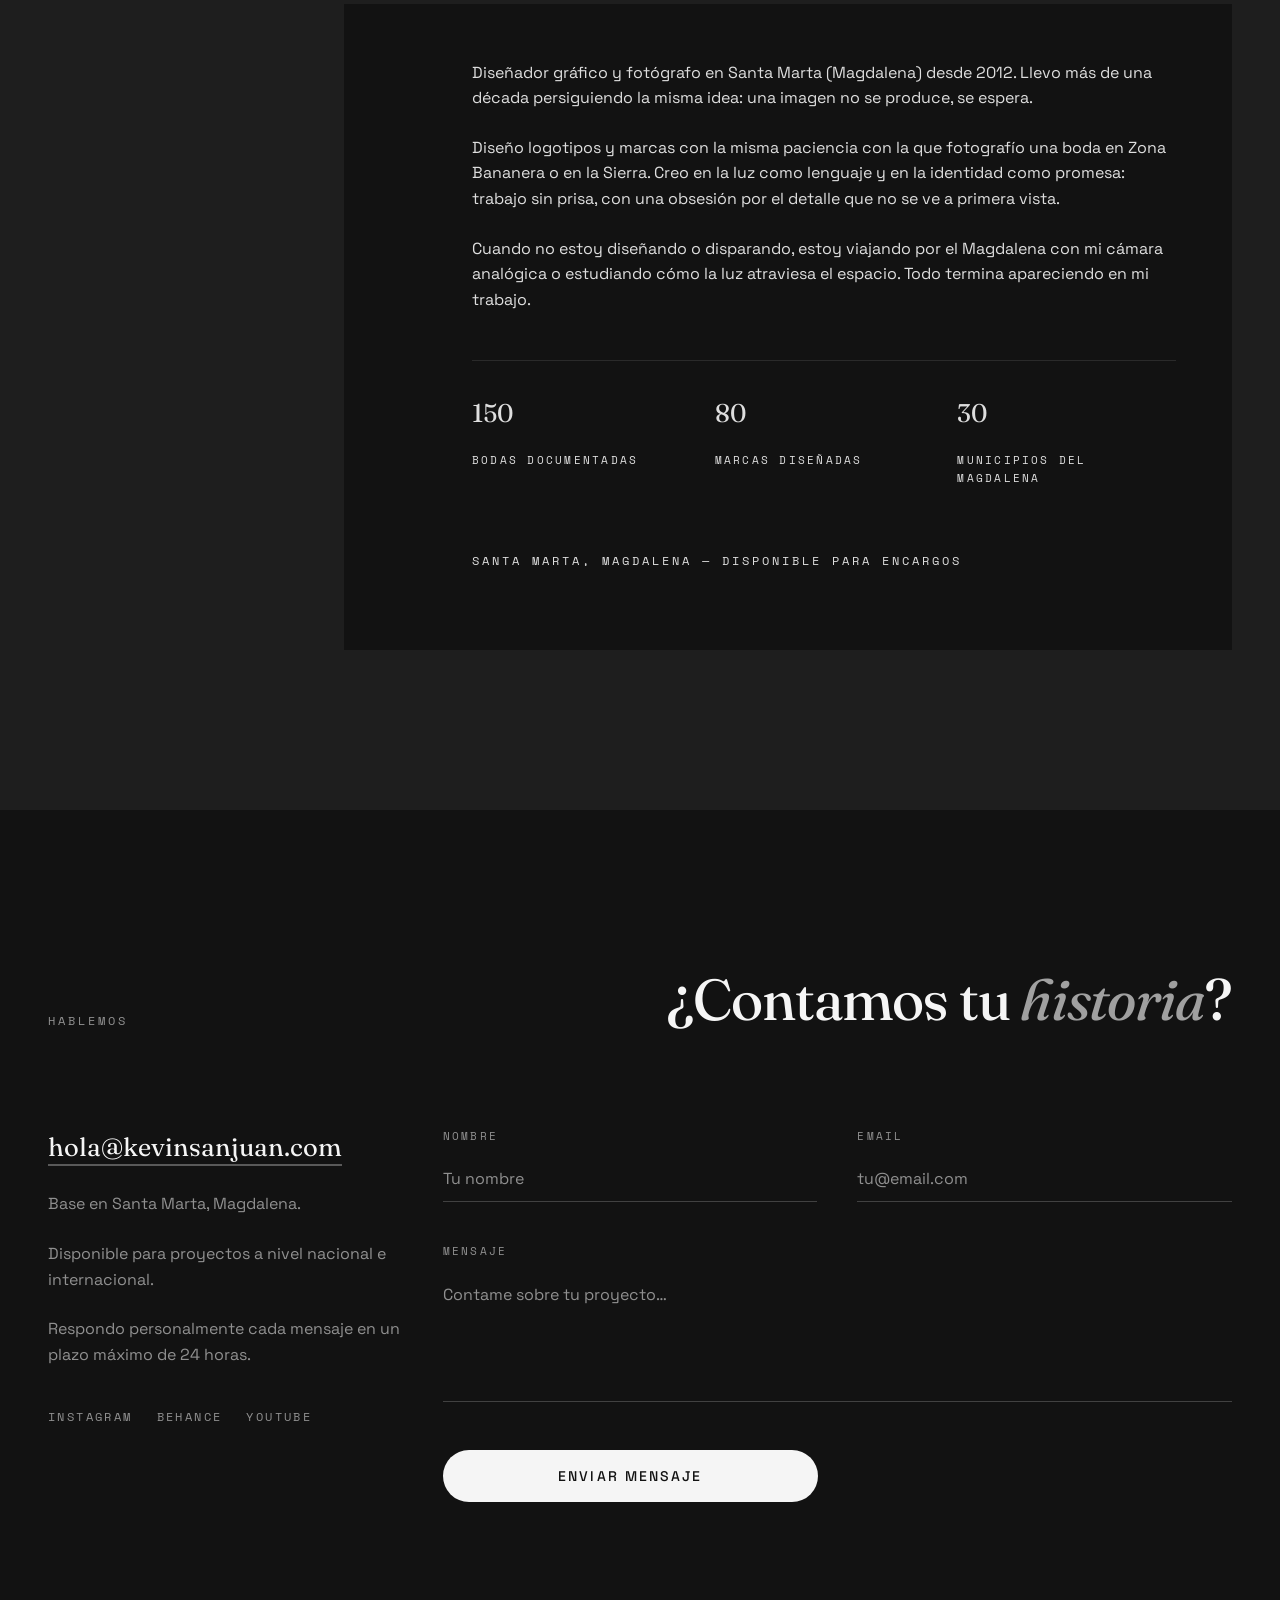
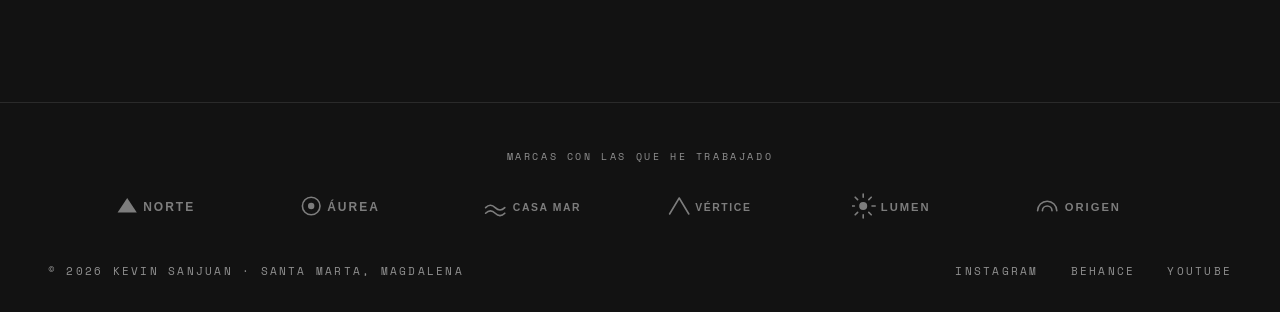
==== commit d036368e: "feat: replace placeholder imagery with real portfolio photos - bodas, eventos sociales, eventos musi" ====
--- a/index.html
+++ b/index.html
@@ -117,14 +117,13 @@
              Se cambian solas con fundido. Para agregar o quitar fotos, copiar/borrar líneas <img>. -->
         <a href="branding.html" class="showcase-card reveal" aria-label="Marca y branding — trabajos de diseño">
           <div class="slideshow" data-slideshow aria-hidden="true">
-            <img class="slideshow-img" src="images/sesiones/branding/cover.jpg" alt="" loading="lazy">
-            <img class="slideshow-img" src="images/sesiones/branding/foto-2.jpg" alt="" loading="lazy">
             <img class="slideshow-img" src="images/sesiones/diseno-grafico/cover.jpg" alt="" loading="lazy">
-            <img class="slideshow-img" src="images/sesiones/branding/foto-4.jpg" alt="" loading="lazy">
+            <img class="slideshow-img" src="images/sesiones/diseno-grafico/foto-2.jpg" alt="" loading="lazy">
+            <img class="slideshow-img" src="images/sesiones/diseno-grafico/foto-3.jpg" alt="" loading="lazy">
           </div>
           <div class="showcase-shade"></div>
           <div class="showcase-dots" aria-hidden="true">
-            <span class="slideshow-dot"></span><span class="slideshow-dot"></span><span class="slideshow-dot"></span><span class="slideshow-dot"></span>
+            <span class="slideshow-dot"></span><span class="slideshow-dot"></span><span class="slideshow-dot"></span>
           </div>
           <div class="showcase-content">
             <p class="eyebrow">Branding</p>
@@ -137,13 +136,12 @@
         <a href="fotos.html" class="showcase-card reveal" aria-label="Fotografía y video — galerías por tipo de evento">
           <div class="slideshow" data-slideshow aria-hidden="true">
             <img class="slideshow-img" src="images/sesiones/bodas/cover.jpg" alt="" loading="lazy">
-            <img class="slideshow-img" src="images/sesiones/eventos-musicales/cover.jpg" alt="" loading="lazy">
-            <img class="slideshow-img" src="images/sesiones/eventos-sociales/cover.jpg" alt="" loading="lazy">
-            <img class="slideshow-img" src="images/sesiones/artistas/cover.jpg" alt="" loading="lazy">
+            <img class="slideshow-img" src="images/sesiones/bodas/foto-2.jpg" alt="" loading="lazy">
+            <img class="slideshow-img" src="images/sesiones/bodas/foto-3.jpg" alt="" loading="lazy">
           </div>
           <div class="showcase-shade"></div>
           <div class="showcase-dots" aria-hidden="true">
-            <span class="slideshow-dot"></span><span class="slideshow-dot"></span><span class="slideshow-dot"></span><span class="slideshow-dot"></span>
+            <span class="slideshow-dot"></span><span class="slideshow-dot"></span><span class="slideshow-dot"></span>
           </div>
           <div class="showcase-content">
             <p class="eyebrow">Fotografía &amp; Video</p>
--- a/styles.css
+++ b/styles.css
@@ -342,7 +342,7 @@
   align-items: baseline;
   gap: 1rem;
   font-family: var(--serif);
-  font-size: var(--text-display);
+  font-size: clamp(2rem, 9vw, 8.5rem);
   line-height: 1.1;
   color: var(--fog);
   opacity: 0;
@@ -846,19 +846,65 @@
 
 .footer {
   display: flex;
+  flex-direction: column;
+  gap: 2.5rem;
+  padding: 3rem 1.5rem 2rem;
+  border-top: 1px solid rgba(255, 255, 255, 0.1);
+  font-size: 0.7rem;
+  letter-spacing: 0.2em;
+  color: var(--mist);
+}
+
+.footer-clients {
+  display: flex;
+  flex-direction: column;
+  align-items: center;
+  gap: 1.75rem;
+}
+
+.footer-clients-title {
+  font-family: var(--mono);
+  font-size: 0.65rem;
+  font-weight: 400;
+  letter-spacing: 0.25em;
+  text-transform: uppercase;
+  color: var(--mist);
+  text-align: center;
+}
+
+.footer-clients-row {
+  display: grid;
+  grid-template-columns: repeat(2, 1fr);
+  align-items: center;
+  justify-items: center;
+  gap: 2rem 1.5rem;
+  width: 100%;
+}
+
+.footer-clients-row img {
+  height: 1.75rem;
+  width: auto;
+  opacity: 0.45;
+  transition: opacity 0.35s var(--ease), transform 0.35s var(--ease);
+}
+
+.footer-clients-row img:hover {
+  opacity: 1;
+  transform: translateY(-0.25rem) scale(1.04);
+}
+
+.footer-bottom {
+  display: flex;
   flex-wrap: wrap;
   align-items: center;
   justify-content: space-between;
   gap: 1rem;
-  padding: 2rem 1.5rem;
-  border-top: 1px solid rgba(255, 255, 255, 0.1);
-  font-size: 0.7rem;
-  letter-spacing: 0.2em;
-  color: var(--mist);
-}
-
-.footer div {
-  display: flex;
+  width: 100%;
+}
+
+.footer-bottom div {
+  display: flex;
+  flex-wrap: wrap;
   gap: 2rem;
 }
 
@@ -874,7 +920,17 @@
 
 @media (min-width: 768px) {
   .footer {
-    padding: 2rem 3rem;
+    padding: 3rem 3rem 2rem;
+  }
+  .footer-clients-row {
+    display: flex;
+    flex-wrap: wrap;
+    justify-content: center;
+    gap: 3.5rem;
+    width: auto;
+  }
+  .footer-clients-row img {
+    height: 2rem;
   }
 }
 
@@ -1019,7 +1075,14 @@
   position: absolute;
   inset: 0;
   z-index: 1;
-  background: linear-gradient(to top, rgba(18, 18, 18, 0.92), rgba(18, 18, 18, 0.15) 55%, transparent);
+  background: linear-gradient(
+    to top,
+    rgba(18, 18, 18, 0.97),
+    rgba(18, 18, 18, 0.85) 35%,
+    rgba(18, 18, 18, 0.45) 65%,
+    rgba(18, 18, 18, 0.1) 85%,
+    transparent
+  );
 }
 
 .showcase-content {
@@ -1496,6 +1559,48 @@
   }
 }
 
+/* ---------- Logotipos (branding.html) ---------- */
+
+.logos-grid {
+  display: grid;
+  grid-template-columns: repeat(2, 1fr);
+  gap: 0.75rem;
+}
+
+.logo-item {
+  display: flex;
+  align-items: center;
+  justify-content: center;
+  padding: 1.25rem;
+  aspect-ratio: 4 / 3;
+  background: var(--fog);
+  border-radius: 0.375rem;
+}
+
+/* Logos con texto claro sobre fondo transparente */
+.logo-item--dark {
+  background: var(--coal);
+}
+
+.logo-item img {
+  max-width: 100%;
+  max-height: 100%;
+  width: auto;
+  height: auto;
+  object-fit: contain;
+}
+
+@media (min-width: 768px) {
+  .logos-grid {
+    grid-template-columns: repeat(4, 1fr);
+    gap: 1rem;
+  }
+
+  .logo-item {
+    padding: 1.75rem;
+  }
+}
+
 @media (prefers-reduced-motion: reduce) {
   .slideshow-img {
     transition: opacity 0.4s;
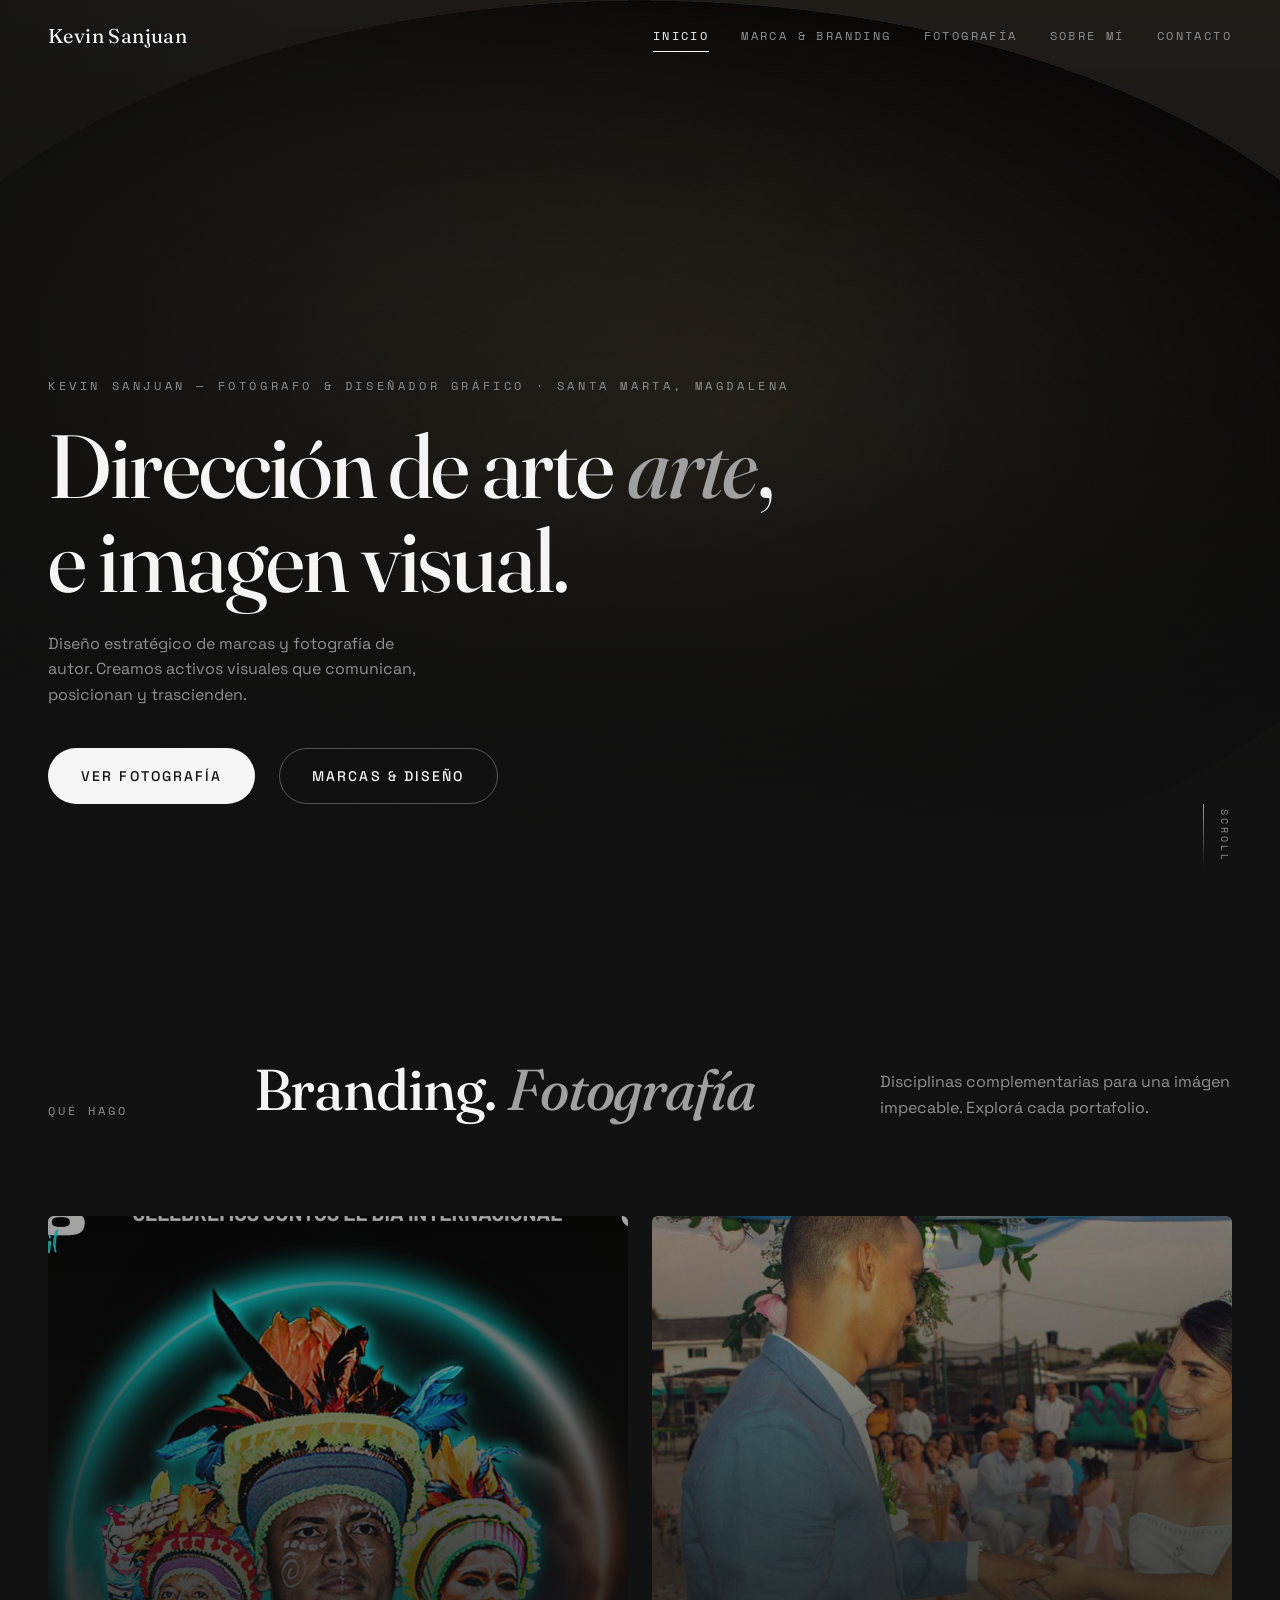
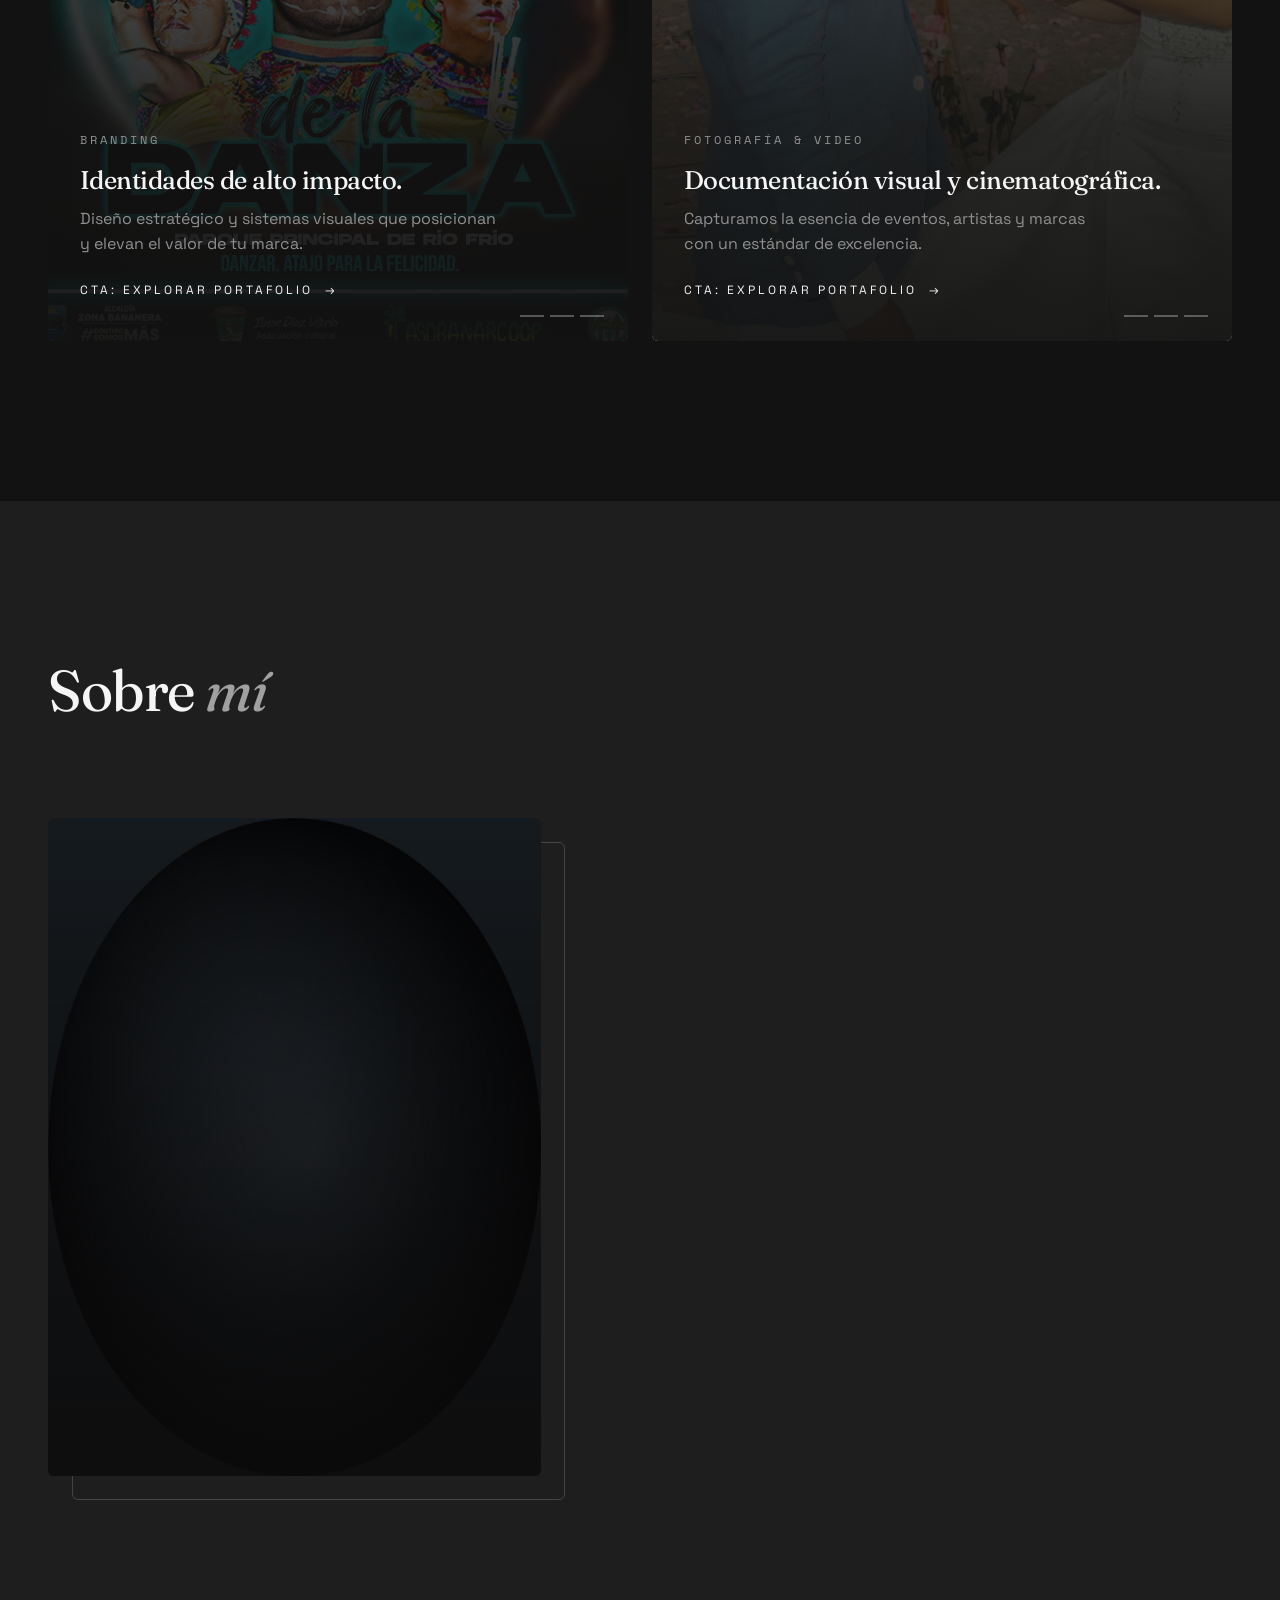
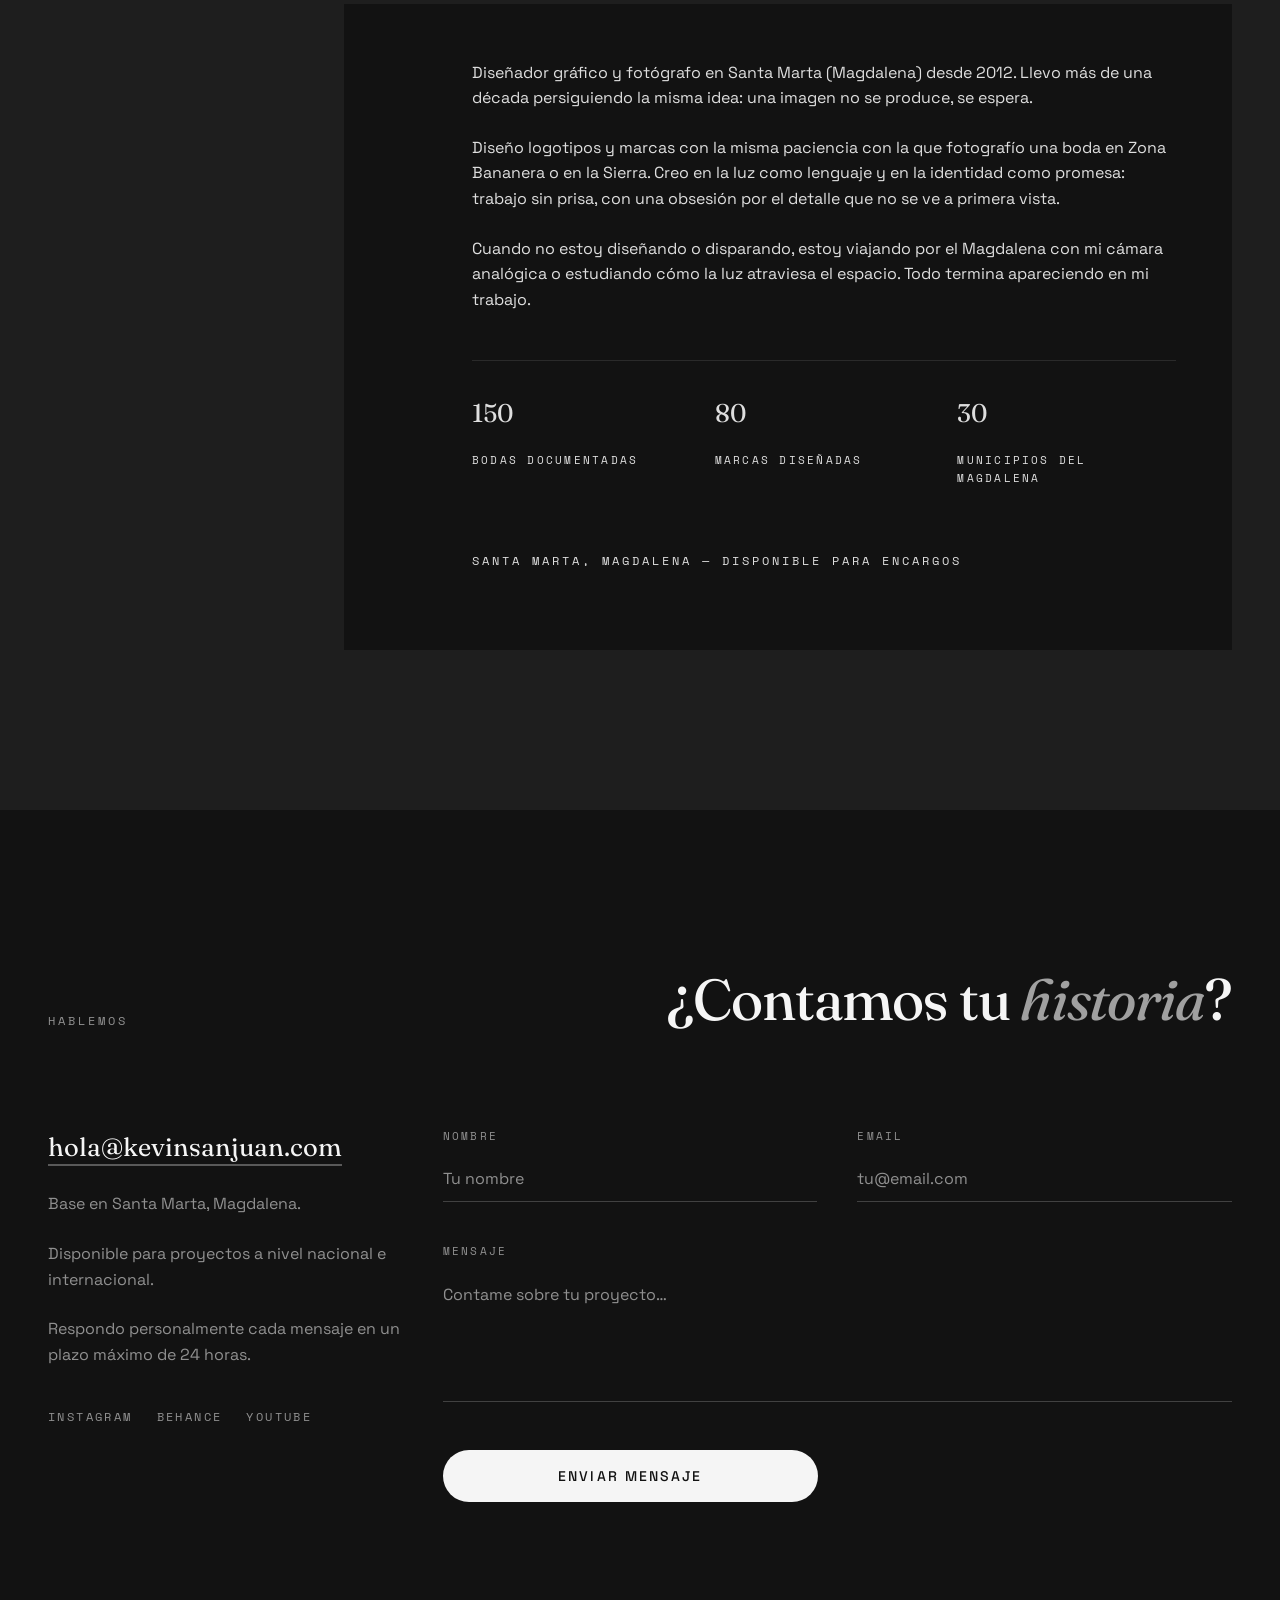
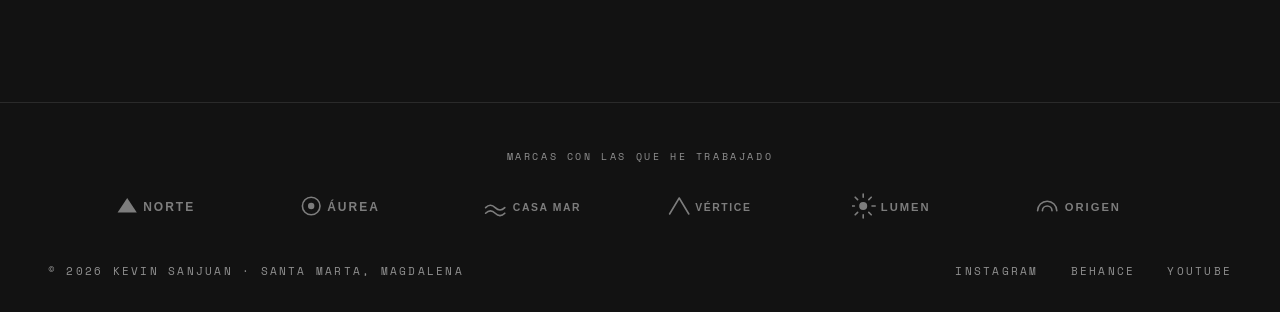
==== commit 98222a3d: "fix: solid white back button, darker hero shade and asset versioning" ====
--- a/index.html
+++ b/index.html
@@ -25,7 +25,7 @@
   <link rel="preconnect" href="https://fonts.gstatic.com" crossorigin>
   <link href="https://fonts.googleapis.com/css2?family=Fraunces:ital,opsz,wght@0,9..144,300..700;1,9..144,300..700&family=Space+Grotesk:wght@300..700&family=Space+Mono:wght@400;700&display=swap" rel="stylesheet">
 
-  <link rel="stylesheet" href="styles.css">
+  <link rel="stylesheet" href="styles.css?v=3">
 
   <!-- DATOS ESTRUCTURADOS (JSON-LD): Google los lee para mostrar "fotógrafo en santa marta".
        Solo hay que reemplazar el teléfono cuando exista. El resto está bien así. -->
@@ -239,7 +239,7 @@
 
   </main>
 
-  <script src="nav.js"></script>
-  <script src="script.js"></script>
+  <script src="nav.js?v=3"></script>
+  <script src="script.js?v=3"></script>
 </body>
 </html>
--- a/styles.css
+++ b/styles.css
@@ -57,6 +57,9 @@
 img {
   display: block;
   max-width: 100%;
+  -webkit-user-drag: none;
+  -webkit-touch-callout: none;
+  user-select: none;
 }
 
 a {
@@ -991,12 +994,24 @@
   width: 100%;
   height: 100%;
   object-fit: cover;
+  object-position: top center;
+}
+
+/* Retratos verticales: el rostro está en el tercio superior, no en el borde */
+.page-hero-img--face {
+  object-position: 50% 30%;
+}
+
+/* Las piezas de branding y los logos también se amplían al hacer clic */
+.brand-card,
+.logo-item {
+  cursor: zoom-in;
 }
 
 .page-hero-shade {
   position: absolute;
   inset: 0;
-  background: linear-gradient(to top, var(--bg), rgba(18, 18, 18, 0.5) 60%, rgba(18, 18, 18, 0.3));
+  background: linear-gradient(to top, var(--bg), rgba(18, 18, 18, 0.85) 55%, rgba(18, 18, 18, 0.55));
 }
 
 .page-hero-content {
@@ -1005,6 +1020,42 @@
   width: 100%;
 }
 
+.hero-back {
+  display: inline-flex;
+  align-items: center;
+  gap: 0.55rem;
+  margin-bottom: 1.5rem;
+  padding: 0.62rem 1.15rem 0.62rem 0.95rem;
+  border: 1px solid var(--fog);
+  border-radius: 999px;
+  background: var(--fog);
+  box-shadow: 0 6px 24px rgba(0, 0, 0, 0.35);
+  font-family: var(--mono);
+  font-size: 0.75rem;
+  font-weight: 600;
+  letter-spacing: 0.14em;
+  text-transform: uppercase;
+  color: var(--bg);
+  transition: background 0.3s var(--ease), border-color 0.3s var(--ease), color 0.3s var(--ease);
+}
+
+.hero-back:hover,
+.hero-back:focus-visible {
+  background: var(--bg);
+  border-color: var(--fog);
+  color: var(--fog);
+}
+
+.gallery-back {
+  display: flex;
+  justify-content: center;
+  padding: 0 1.5rem 4rem;
+}
+
+.gallery-back .hero-back {
+  margin-bottom: 0;
+}
+
 .page-hero-content h1 {
   font-size: var(--text-h2);
   color: var(--fog);
@@ -1038,9 +1089,14 @@
   width: 100%;
   height: 100%;
   object-fit: cover;
+  object-position: top center;
   opacity: 0;
   transform: scale(1.05);
   transition: opacity 1.2s var(--ease), transform 8s linear;
+}
+
+.slideshow-block--face .slideshow-img {
+  object-position: 50% 30%;
 }
 
 .slideshow-img.active {
@@ -1077,11 +1133,11 @@
   z-index: 1;
   background: linear-gradient(
     to top,
-    rgba(18, 18, 18, 0.97),
-    rgba(18, 18, 18, 0.85) 35%,
-    rgba(18, 18, 18, 0.45) 65%,
-    rgba(18, 18, 18, 0.1) 85%,
-    transparent
+    rgba(18, 18, 18, 0.96),
+    rgba(18, 18, 18, 0.9) 30%,
+    rgba(18, 18, 18, 0.72) 60%,
+    rgba(18, 18, 18, 0.5) 80%,
+    rgba(18, 18, 18, 0.38)
   );
 }
 
@@ -1201,17 +1257,11 @@
   display: block;
 }
 
-.slideshow-block:hover .slideshow-block-shade {
-  opacity: 1;
-}
-
 .slideshow-block-shade {
   position: absolute;
   inset: 0;
   z-index: 1;
-  background: linear-gradient(to top, rgba(18, 18, 18, 0.9), transparent 60%);
-  opacity: 0.75;
-  transition: opacity 0.5s;
+  background: linear-gradient(to top, rgba(18, 18, 18, 0.97), rgba(18, 18, 18, 0.6) 55%, rgba(18, 18, 18, 0.2));
 }
 
 .slideshow-block-info {
@@ -1330,8 +1380,8 @@
 }
 
 .lightbox-img {
-  max-width: 92vw;
-  max-height: 84vh;
+  max-width: 96vw;
+  max-height: 92vh;
   object-fit: contain;
   border-radius: 0.25rem;
 }
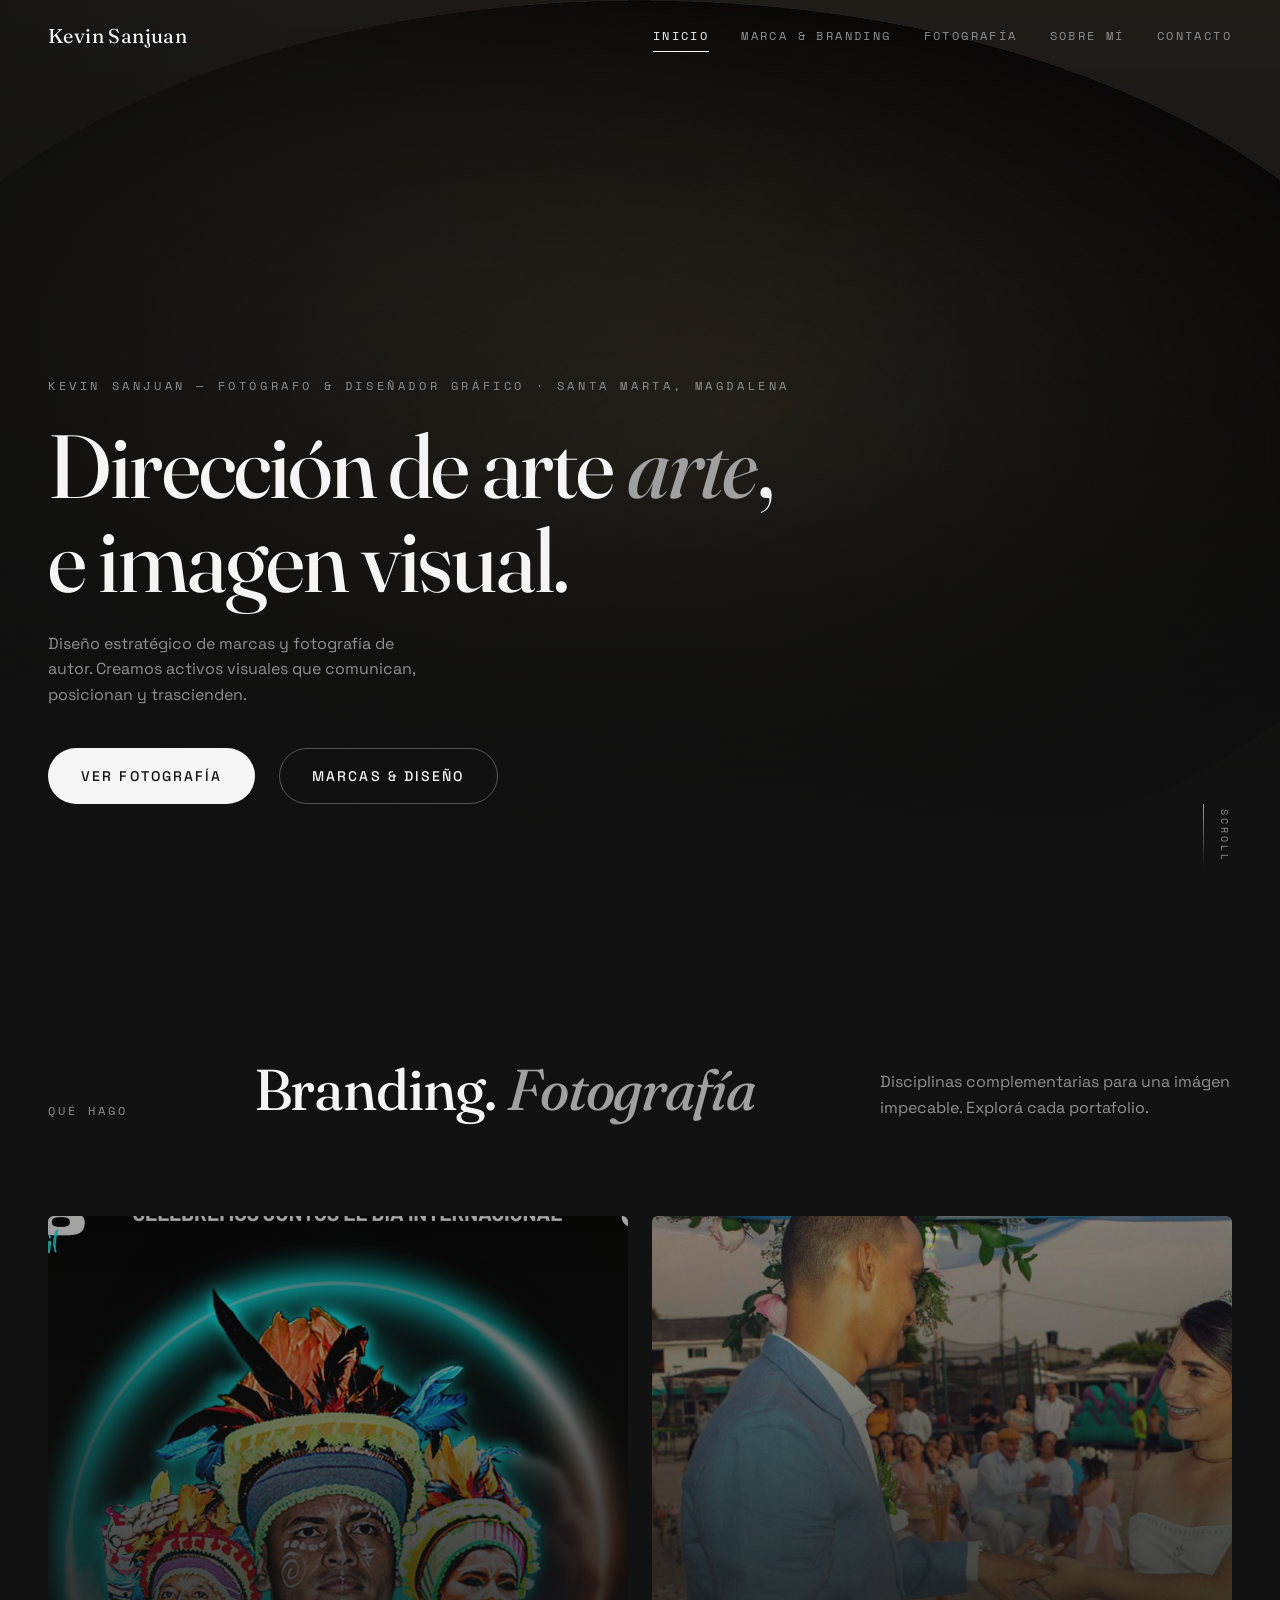
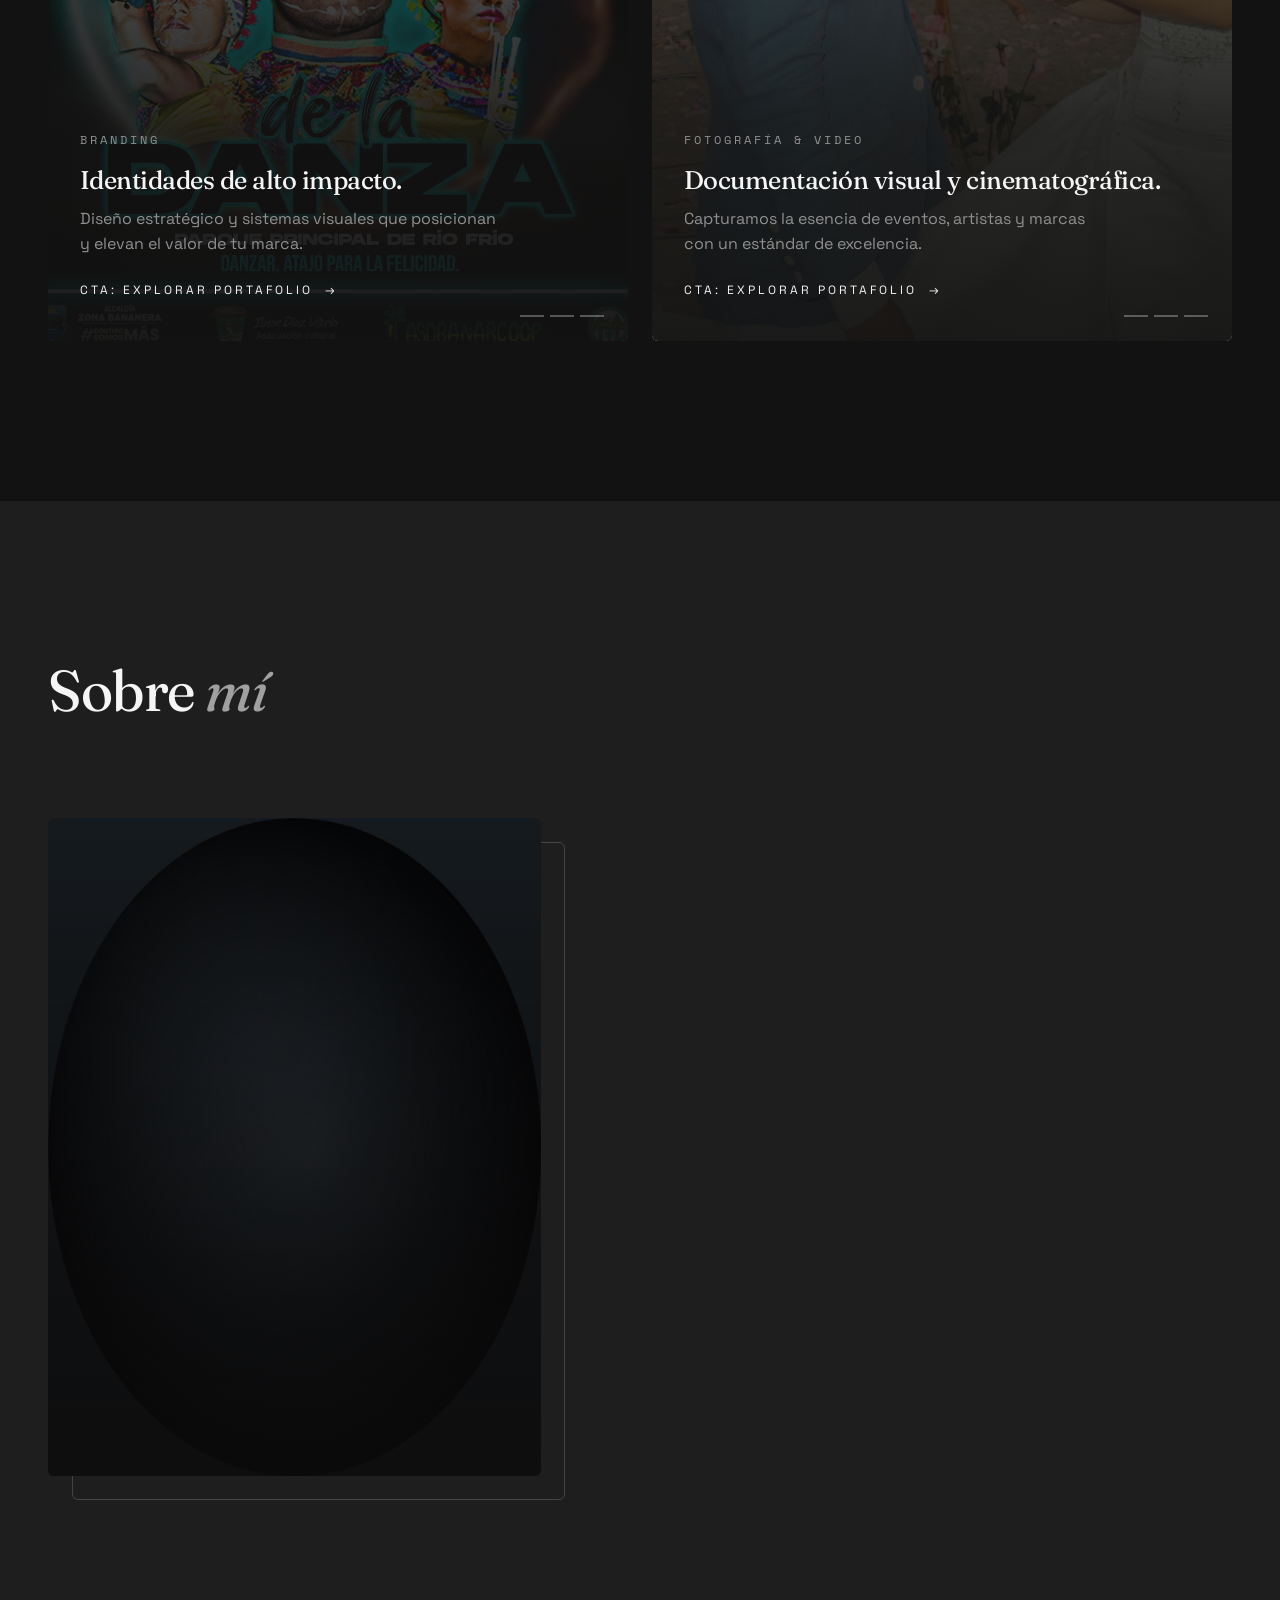
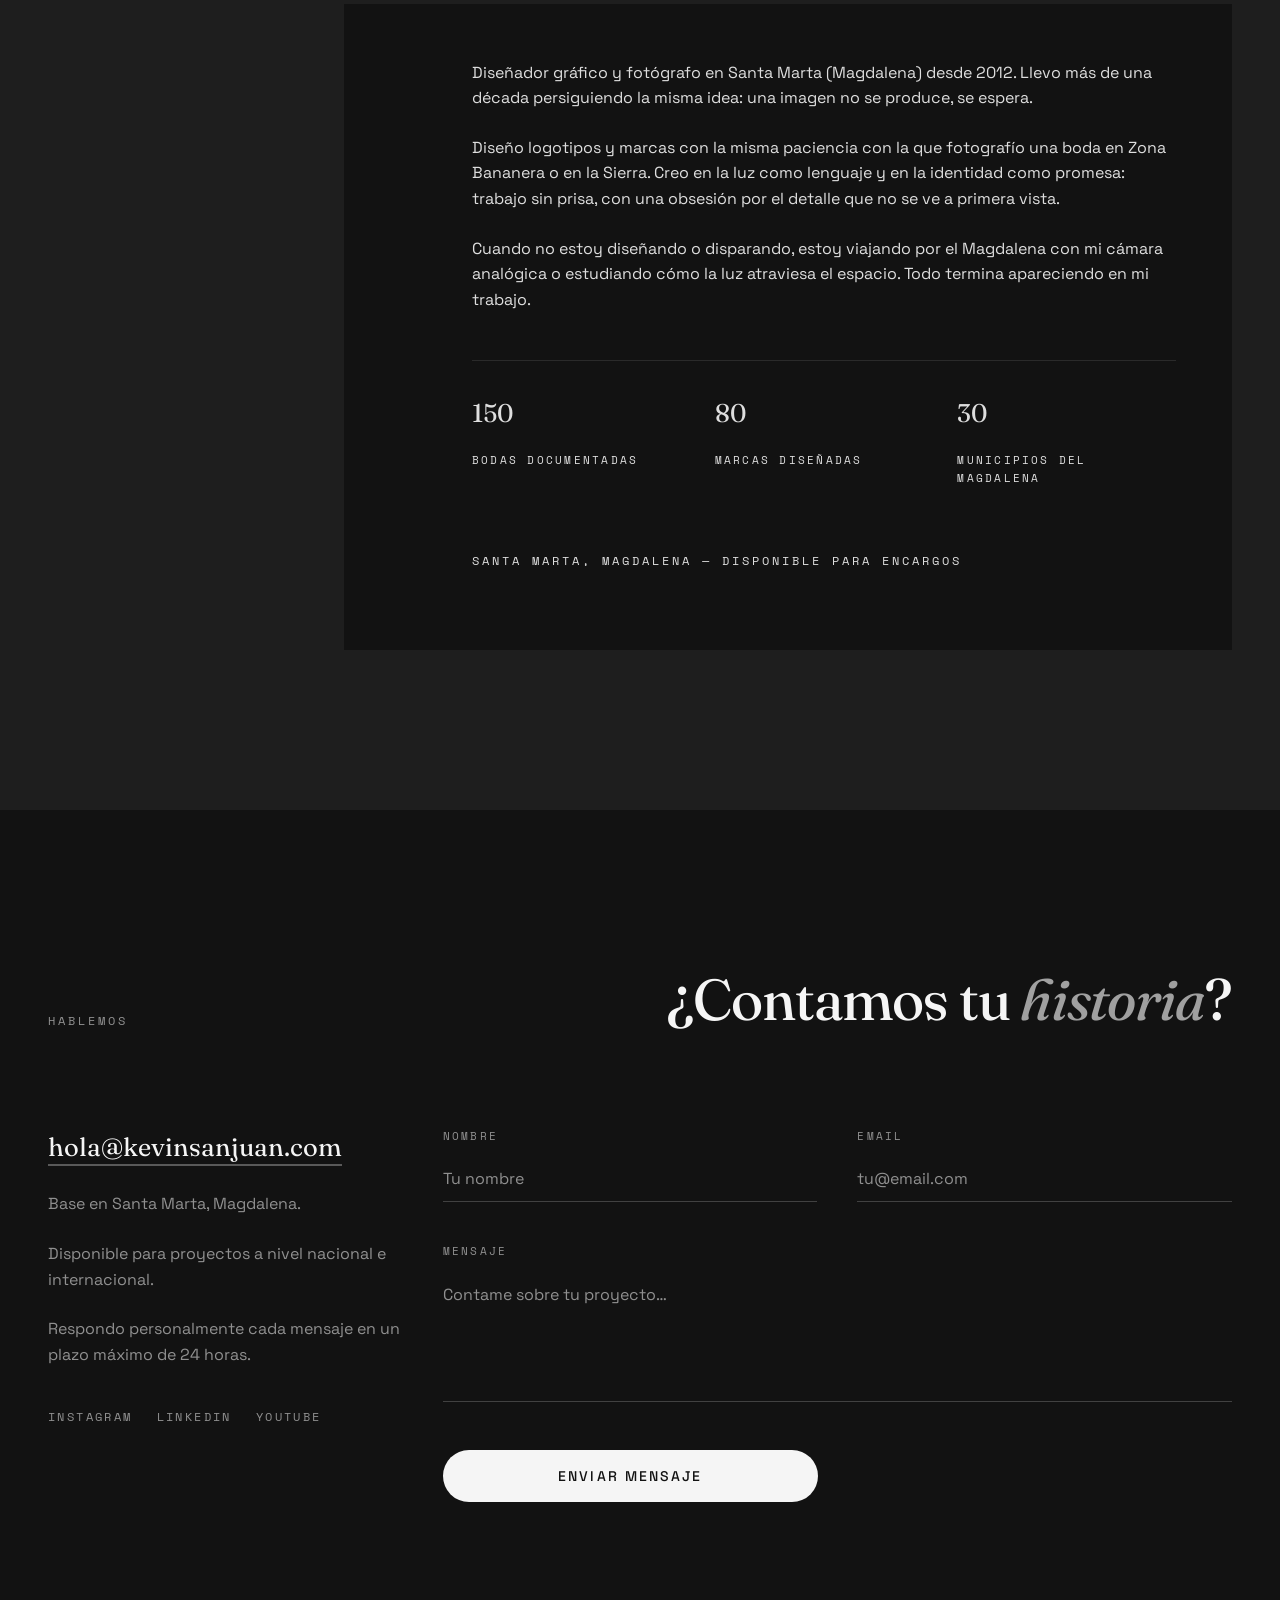
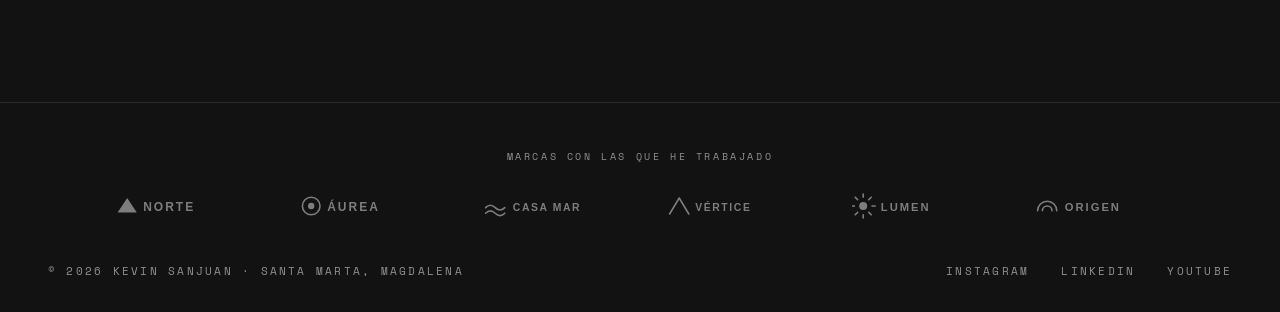
==== commit b37de421: "feat: reveal gallery photos on scroll and update social links" ====
--- a/index.html
+++ b/index.html
@@ -25,7 +25,7 @@
   <link rel="preconnect" href="https://fonts.gstatic.com" crossorigin>
   <link href="https://fonts.googleapis.com/css2?family=Fraunces:ital,opsz,wght@0,9..144,300..700;1,9..144,300..700&family=Space+Grotesk:wght@300..700&family=Space+Mono:wght@400;700&display=swap" rel="stylesheet">
 
-  <link rel="stylesheet" href="styles.css?v=3">
+  <link rel="stylesheet" href="styles.css?v=4">
 
   <!-- DATOS ESTRUCTURADOS (JSON-LD): Google los lee para mostrar "fotógrafo en santa marta".
        Solo hay que reemplazar el teléfono cuando exista. El resto está bien así. -->
@@ -204,9 +204,9 @@
           <p class="contact-note">Respondo personalmente cada mensaje en un plazo máximo de 24 horas.</p>
           <div class="contact-socials">
             <!-- QUE PONER AQUI: redes reales de Kevin -->
-            <a href="https://instagram.com" target="_blank" rel="noopener noreferrer">Instagram</a>
-            <a href="https://behance.net" target="_blank" rel="noopener noreferrer">Behance</a>
-            <a href="https://youtube.com" target="_blank" rel="noopener noreferrer">YouTube</a>
+            <a href="https://www.instagram.com/kevinsanjuan70/" target="_blank" rel="noopener noreferrer">Instagram</a>
+            <a href="https://www.linkedin.com/in/kevin-sanjuan-berdugo-024667403/" target="_blank" rel="noopener noreferrer">LinkedIn</a>
+            <a href="https://www.youtube.com/@kevinsanjuan8070" target="_blank" rel="noopener noreferrer">YouTube</a>
           </div>
         </div>
 
@@ -239,7 +239,7 @@
 
   </main>
 
-  <script src="nav.js?v=3"></script>
-  <script src="script.js?v=3"></script>
+  <script src="nav.js?v=4"></script>
+  <script src="script.js?v=4"></script>
 </body>
 </html>
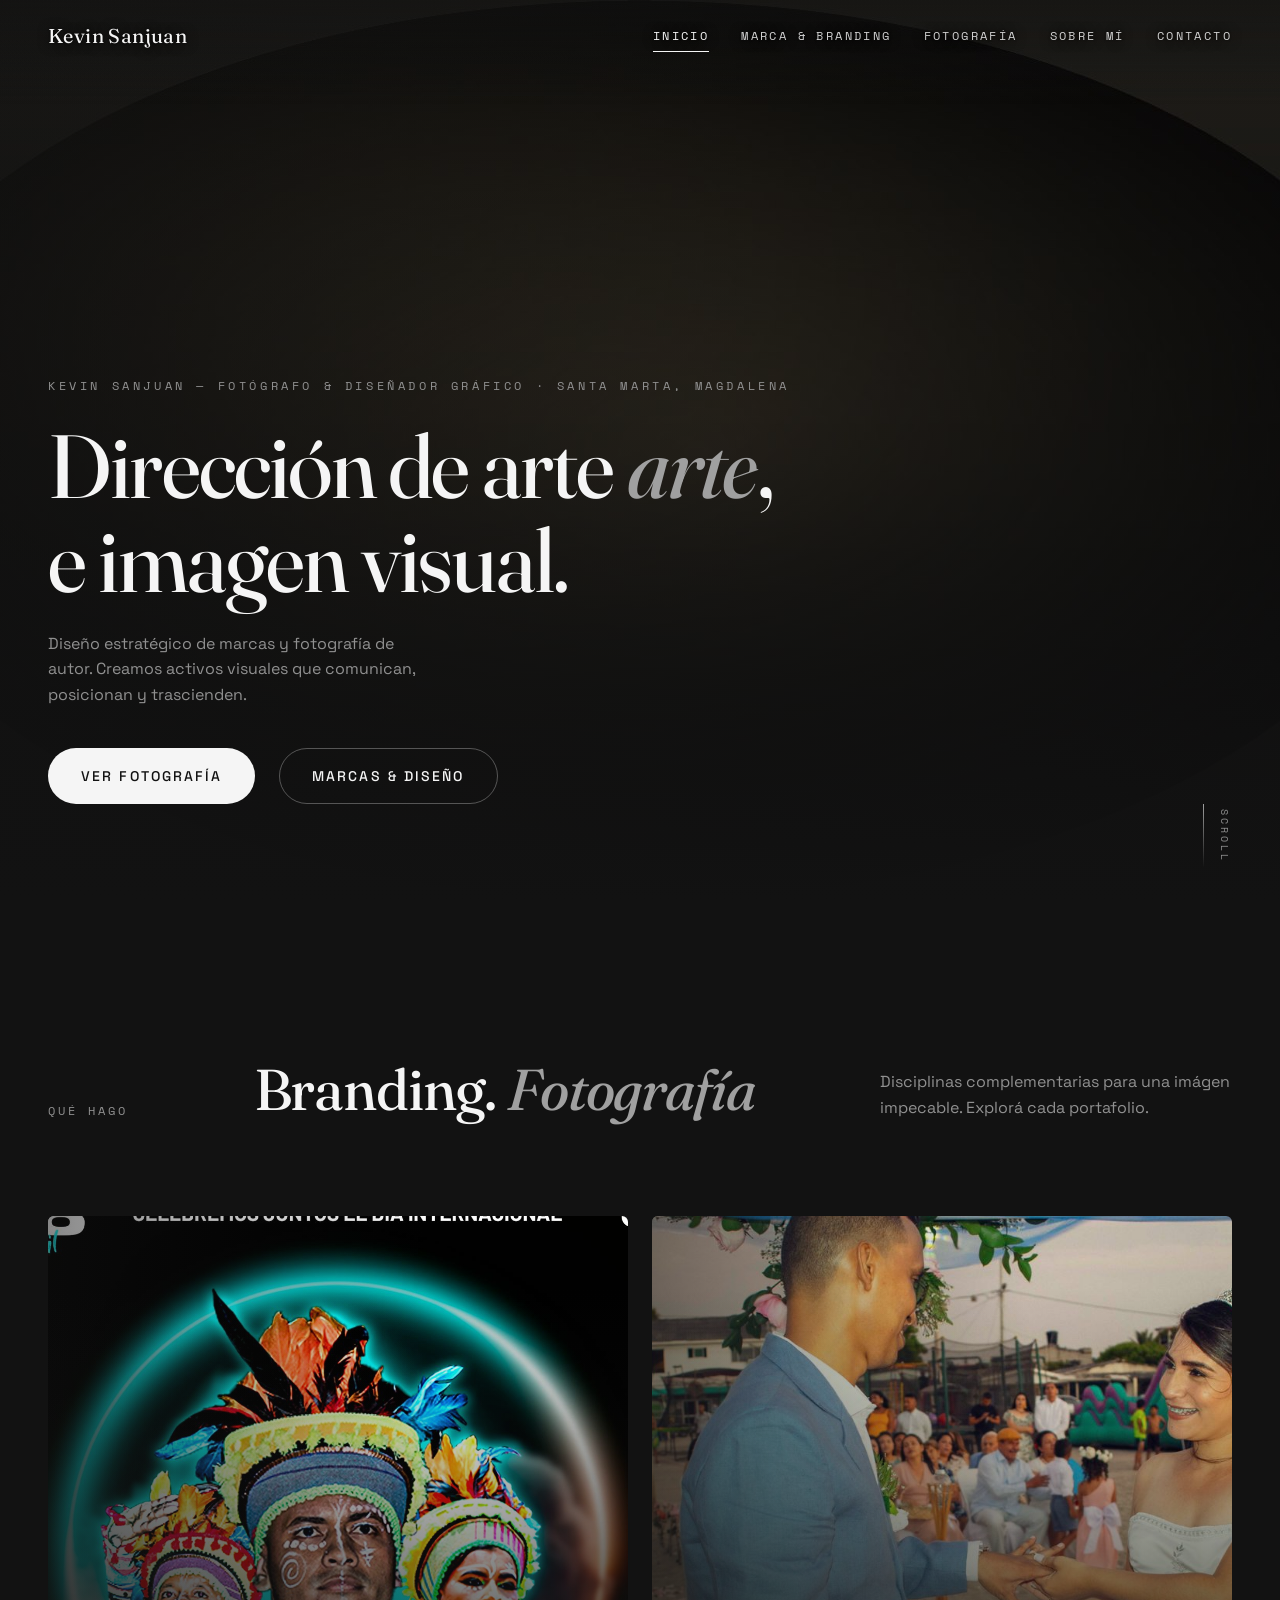
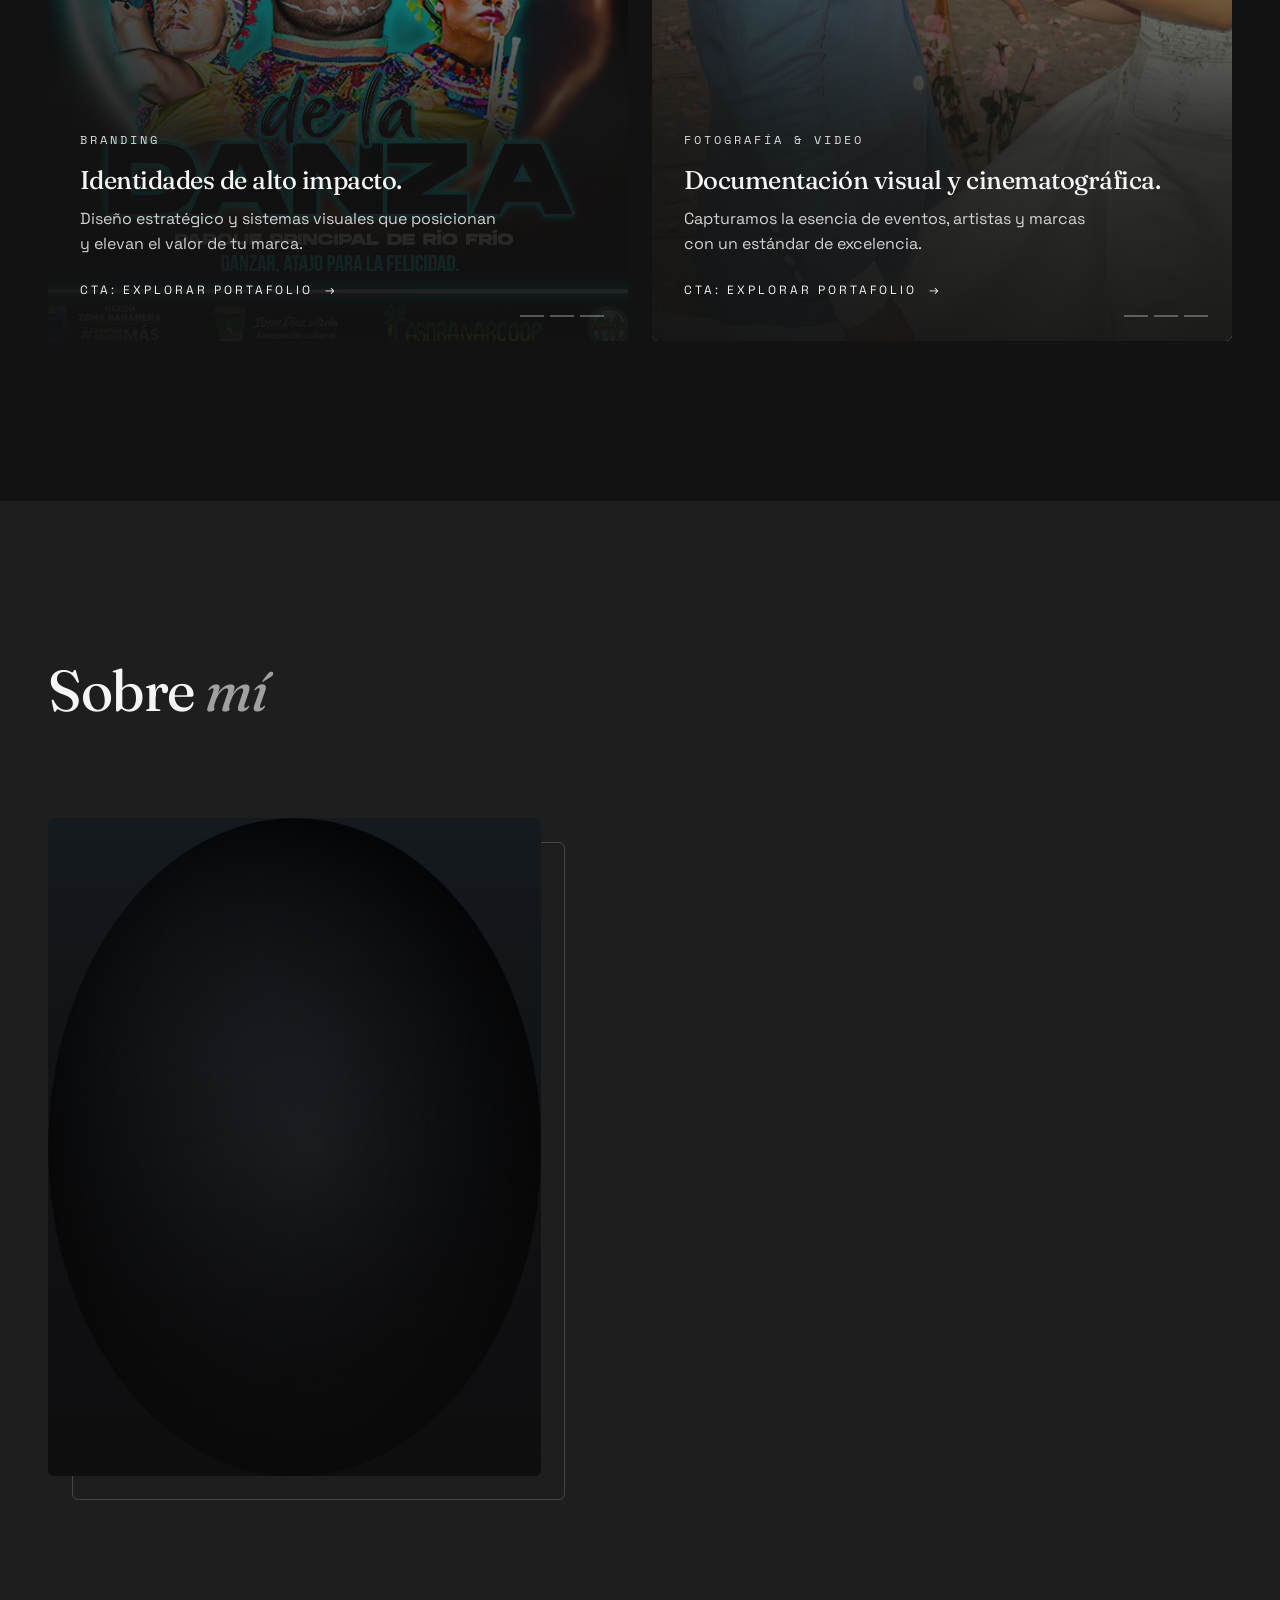
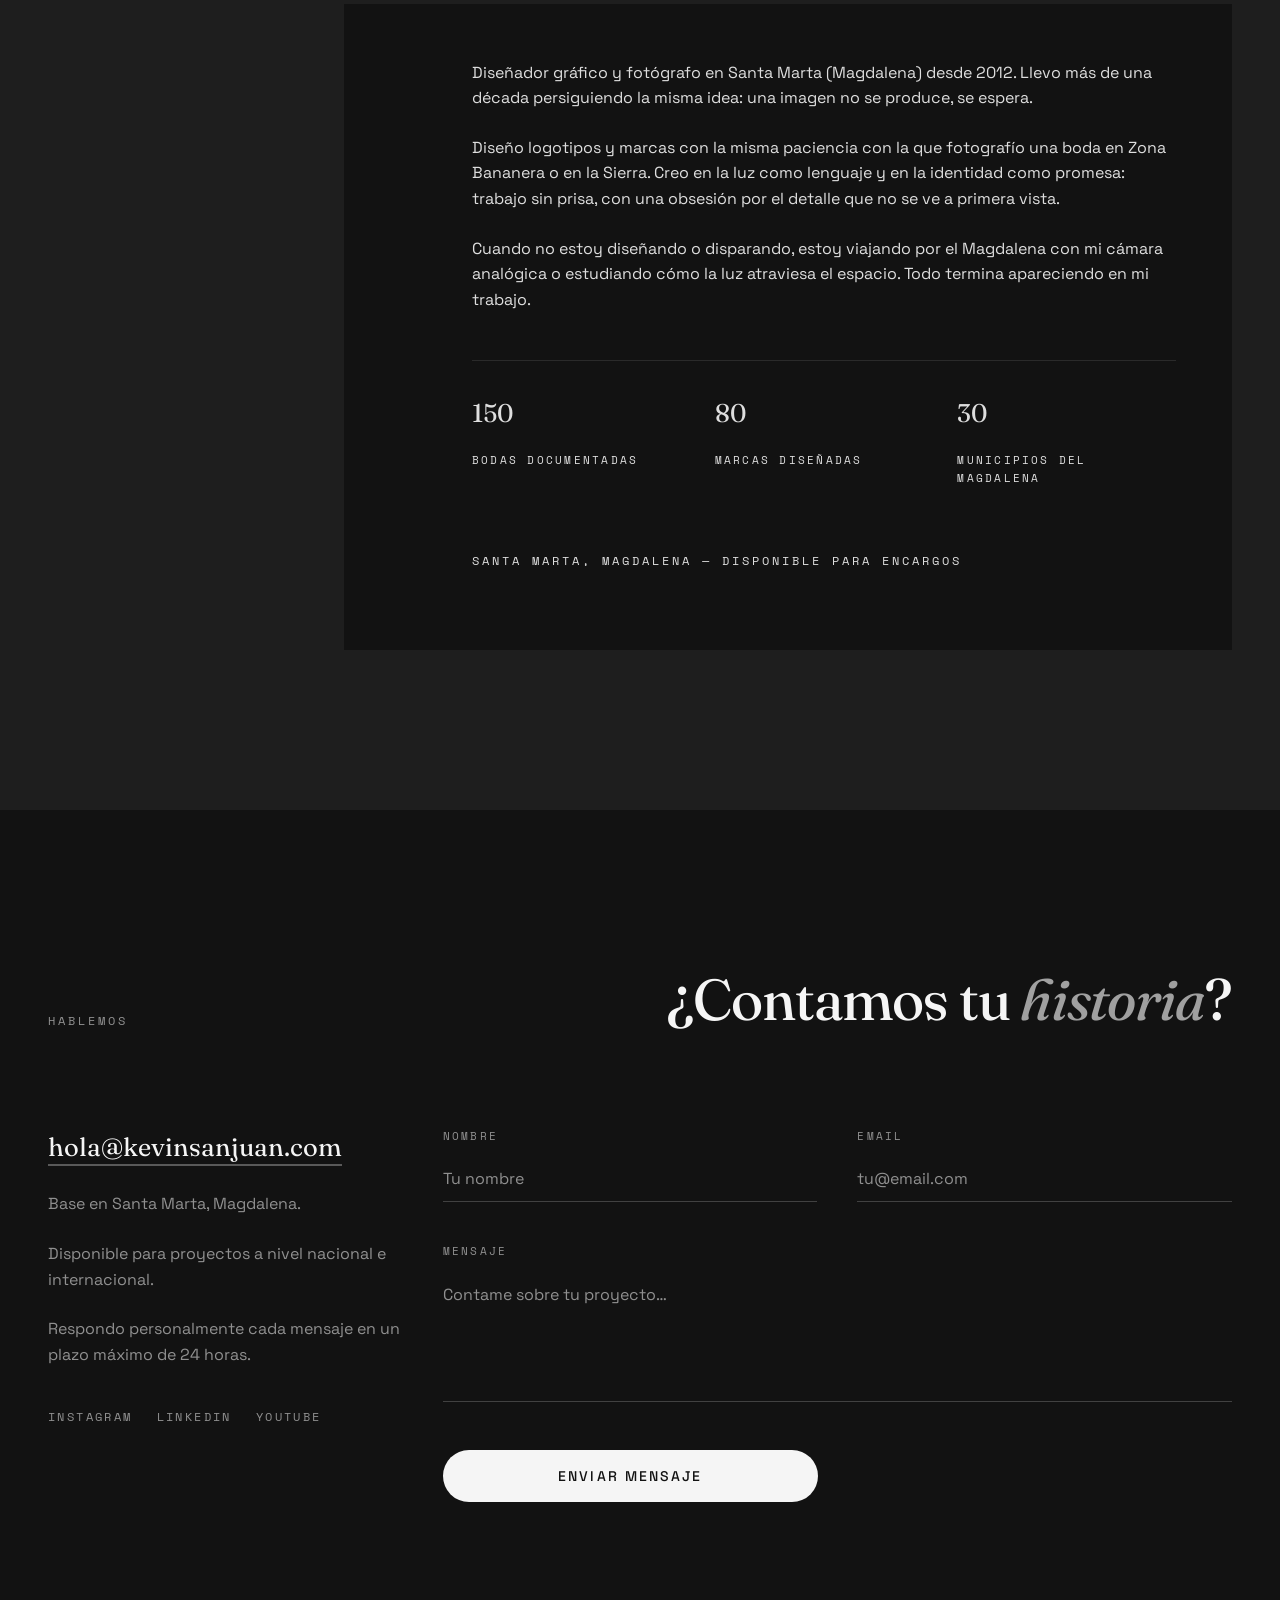
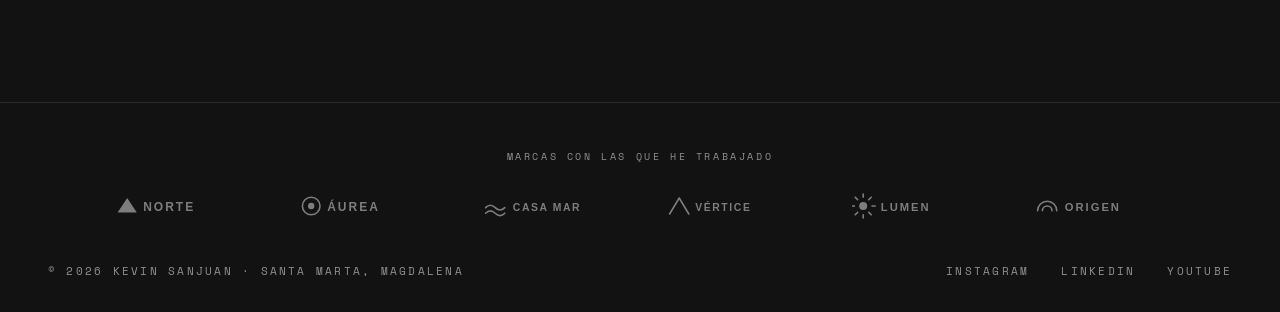
==== commit a4f44c59: "feat: localize hero scrim gradients and keep text legible over photos" ====
--- a/index.html
+++ b/index.html
@@ -25,7 +25,7 @@
   <link rel="preconnect" href="https://fonts.gstatic.com" crossorigin>
   <link href="https://fonts.googleapis.com/css2?family=Fraunces:ital,opsz,wght@0,9..144,300..700;1,9..144,300..700&family=Space+Grotesk:wght@300..700&family=Space+Mono:wght@400;700&display=swap" rel="stylesheet">
 
-  <link rel="stylesheet" href="styles.css?v=4">
+  <link rel="stylesheet" href="styles.css?v=5">
 
   <!-- DATOS ESTRUCTURADOS (JSON-LD): Google los lee para mostrar "fotógrafo en santa marta".
        Solo hay que reemplazar el teléfono cuando exista. El resto está bien así. -->
@@ -239,7 +239,7 @@
 
   </main>
 
-  <script src="nav.js?v=4"></script>
-  <script src="script.js?v=4"></script>
+  <script src="nav.js?v=5"></script>
+  <script src="script.js?v=5"></script>
 </body>
 </html>
--- a/styles.css
+++ b/styles.css
@@ -182,6 +182,18 @@
   padding: 1.25rem 1.5rem;
   transition: background-color 0.4s, border-color 0.4s;
   border-bottom: 1px solid transparent;
+  /* Sombra en el texto: con la foto limpia arriba, el menú necesita su propio contraste */
+  text-shadow: 0 1px 12px rgba(0, 0, 0, 0.85), 0 0 2px rgba(0, 0, 0, 0.55);
+}
+
+/* Velo corto solo detrás de la barra, para que el menú se lea sobre cualquier foto */
+.navbar::before {
+  content: '';
+  position: absolute;
+  inset: 0 0 -2rem 0;
+  background: linear-gradient(to bottom, rgba(18, 18, 18, 0.62), rgba(18, 18, 18, 0));
+  pointer-events: none;
+  z-index: -1;
 }
 
 .navbar.scrolled {
@@ -215,7 +227,7 @@
   font-size: 0.75rem;
   text-transform: uppercase;
   letter-spacing: 0.2em;
-  color: var(--mist);
+  color: rgba(245, 245, 245, 0.85);
   transition: color 0.3s;
 }
 
@@ -1011,7 +1023,42 @@
 .page-hero-shade {
   position: absolute;
   inset: 0;
-  background: linear-gradient(to top, var(--bg), rgba(18, 18, 18, 0.85) 55%, rgba(18, 18, 18, 0.55));
+  /* Velo localizado: oscurece la franja del texto y deja limpia la parte alta de la foto */
+  background:
+    linear-gradient(
+      to top,
+      var(--bg),
+      rgba(18, 18, 18, 0.94) 26%,
+      rgba(18, 18, 18, 0.74) 48%,
+      rgba(18, 18, 18, 0.3) 70%,
+      rgba(18, 18, 18, 0) 88%
+    ),
+    linear-gradient(
+      to right,
+      rgba(18, 18, 18, 0.72),
+      rgba(18, 18, 18, 0.34) 42%,
+      rgba(18, 18, 18, 0) 72%
+    );
+}
+
+@media (min-width: 768px) {
+  .page-hero-shade {
+    background:
+      linear-gradient(
+        to top,
+        var(--bg),
+        rgba(18, 18, 18, 0.9) 20%,
+        rgba(18, 18, 18, 0.58) 42%,
+        rgba(18, 18, 18, 0.14) 64%,
+        rgba(18, 18, 18, 0) 80%
+      ),
+      linear-gradient(
+        to right,
+        rgba(18, 18, 18, 0.66),
+        rgba(18, 18, 18, 0.24) 40%,
+        rgba(18, 18, 18, 0) 70%
+      );
+  }
 }
 
 .page-hero-content {
@@ -1068,6 +1115,17 @@
   color: var(--mist);
 }
 
+/* El texto sobre foto sube de tono: el velo solo no alcanza para 4.5:1 */
+.page-hero-content .eyebrow,
+.showcase-content .eyebrow {
+  color: rgba(245, 245, 245, 0.88);
+}
+
+.page-hero-content p:not(.eyebrow),
+.showcase-content p:not(.eyebrow) {
+  color: rgba(245, 245, 245, 0.84);
+}
+
 @media (min-width: 768px) {
   .page-hero {
     min-height: 60svh;
@@ -1131,14 +1189,16 @@
   position: absolute;
   inset: 0;
   z-index: 1;
-  background: linear-gradient(
-    to top,
-    rgba(18, 18, 18, 0.96),
-    rgba(18, 18, 18, 0.9) 30%,
-    rgba(18, 18, 18, 0.72) 60%,
-    rgba(18, 18, 18, 0.5) 80%,
-    rgba(18, 18, 18, 0.38)
-  );
+  background:
+    linear-gradient(
+      to top,
+      rgba(18, 18, 18, 0.95),
+      rgba(18, 18, 18, 0.86) 28%,
+      rgba(18, 18, 18, 0.5) 52%,
+      rgba(18, 18, 18, 0.12) 76%,
+      rgba(18, 18, 18, 0) 90%
+    ),
+    linear-gradient(to right, rgba(18, 18, 18, 0.5), rgba(18, 18, 18, 0) 65%);
 }
 
 .showcase-content {
@@ -1261,7 +1321,16 @@
   position: absolute;
   inset: 0;
   z-index: 1;
-  background: linear-gradient(to top, rgba(18, 18, 18, 0.97), rgba(18, 18, 18, 0.6) 55%, rgba(18, 18, 18, 0.2));
+  background:
+    linear-gradient(
+      to top,
+      rgba(18, 18, 18, 0.95),
+      rgba(18, 18, 18, 0.84) 30%,
+      rgba(18, 18, 18, 0.48) 55%,
+      rgba(18, 18, 18, 0.12) 78%,
+      rgba(18, 18, 18, 0) 92%
+    ),
+    linear-gradient(to right, rgba(18, 18, 18, 0.48), rgba(18, 18, 18, 0) 62%);
 }
 
 .slideshow-block-info {
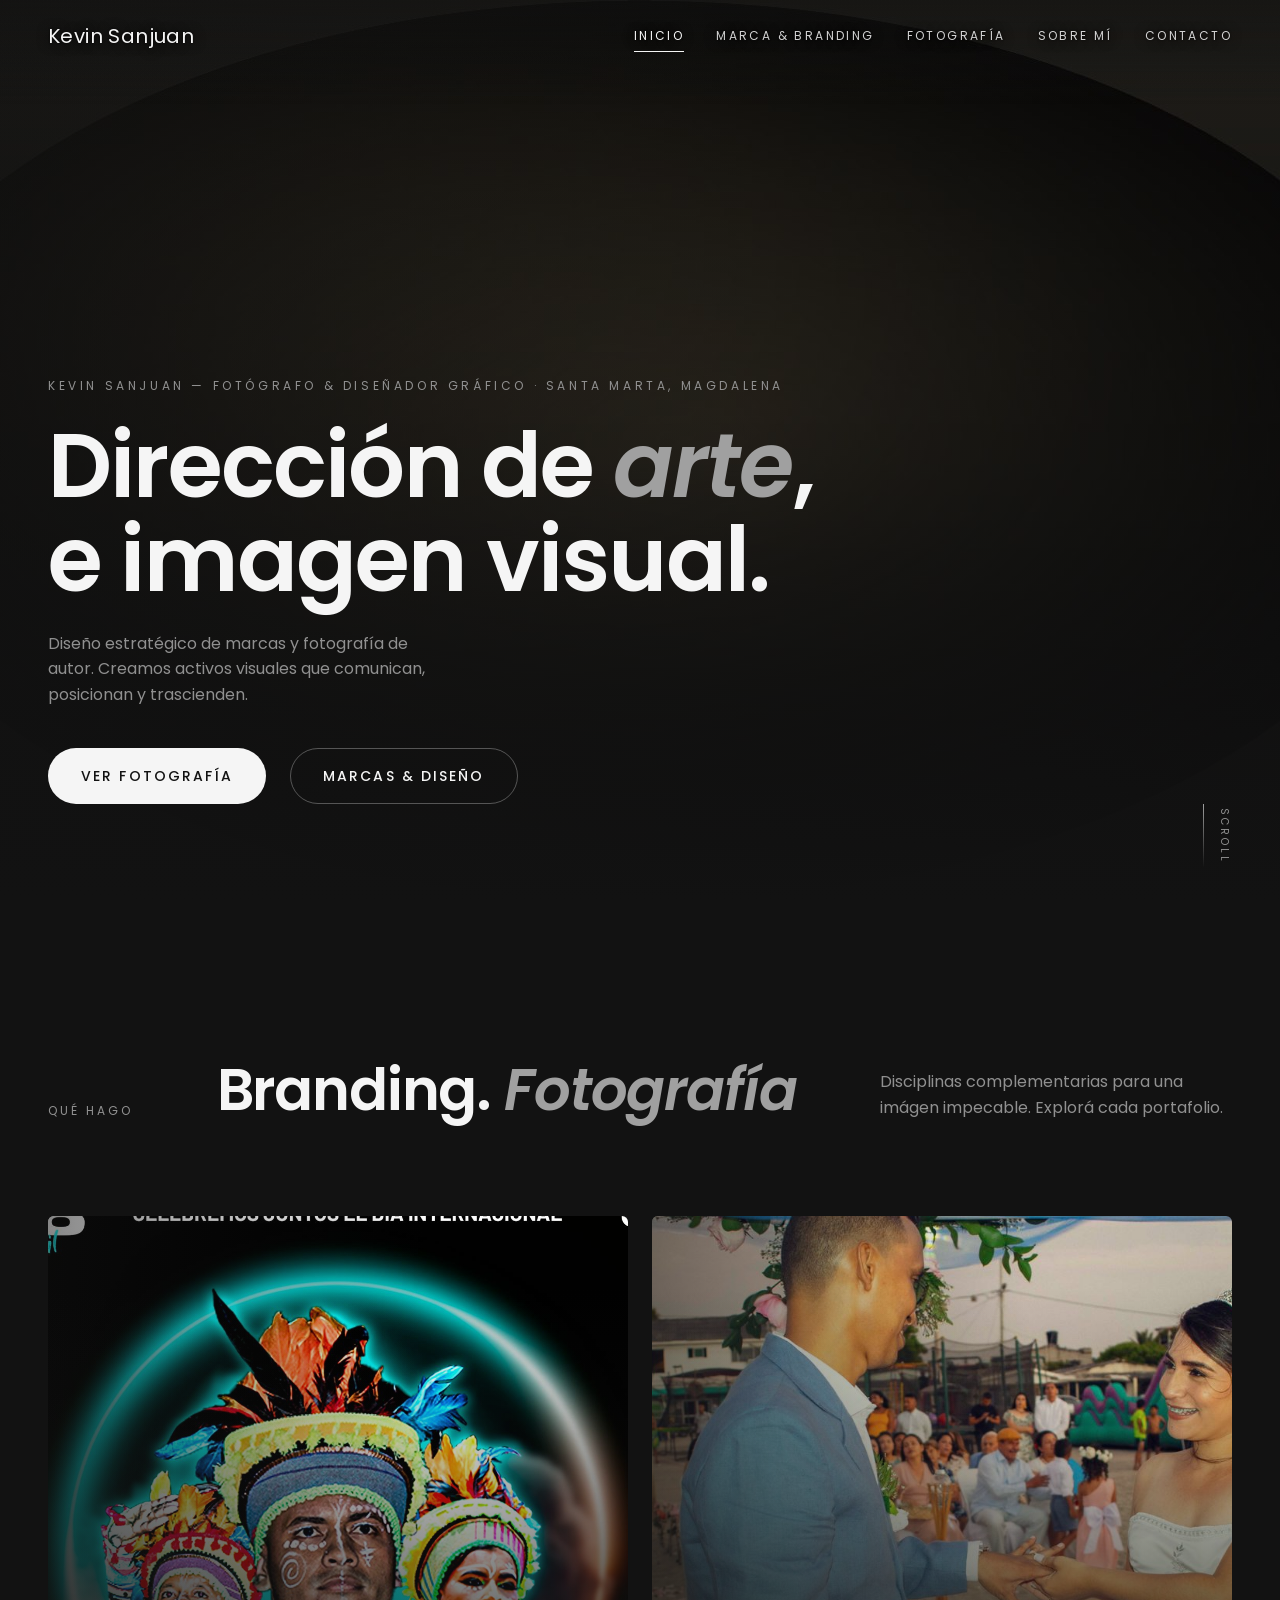
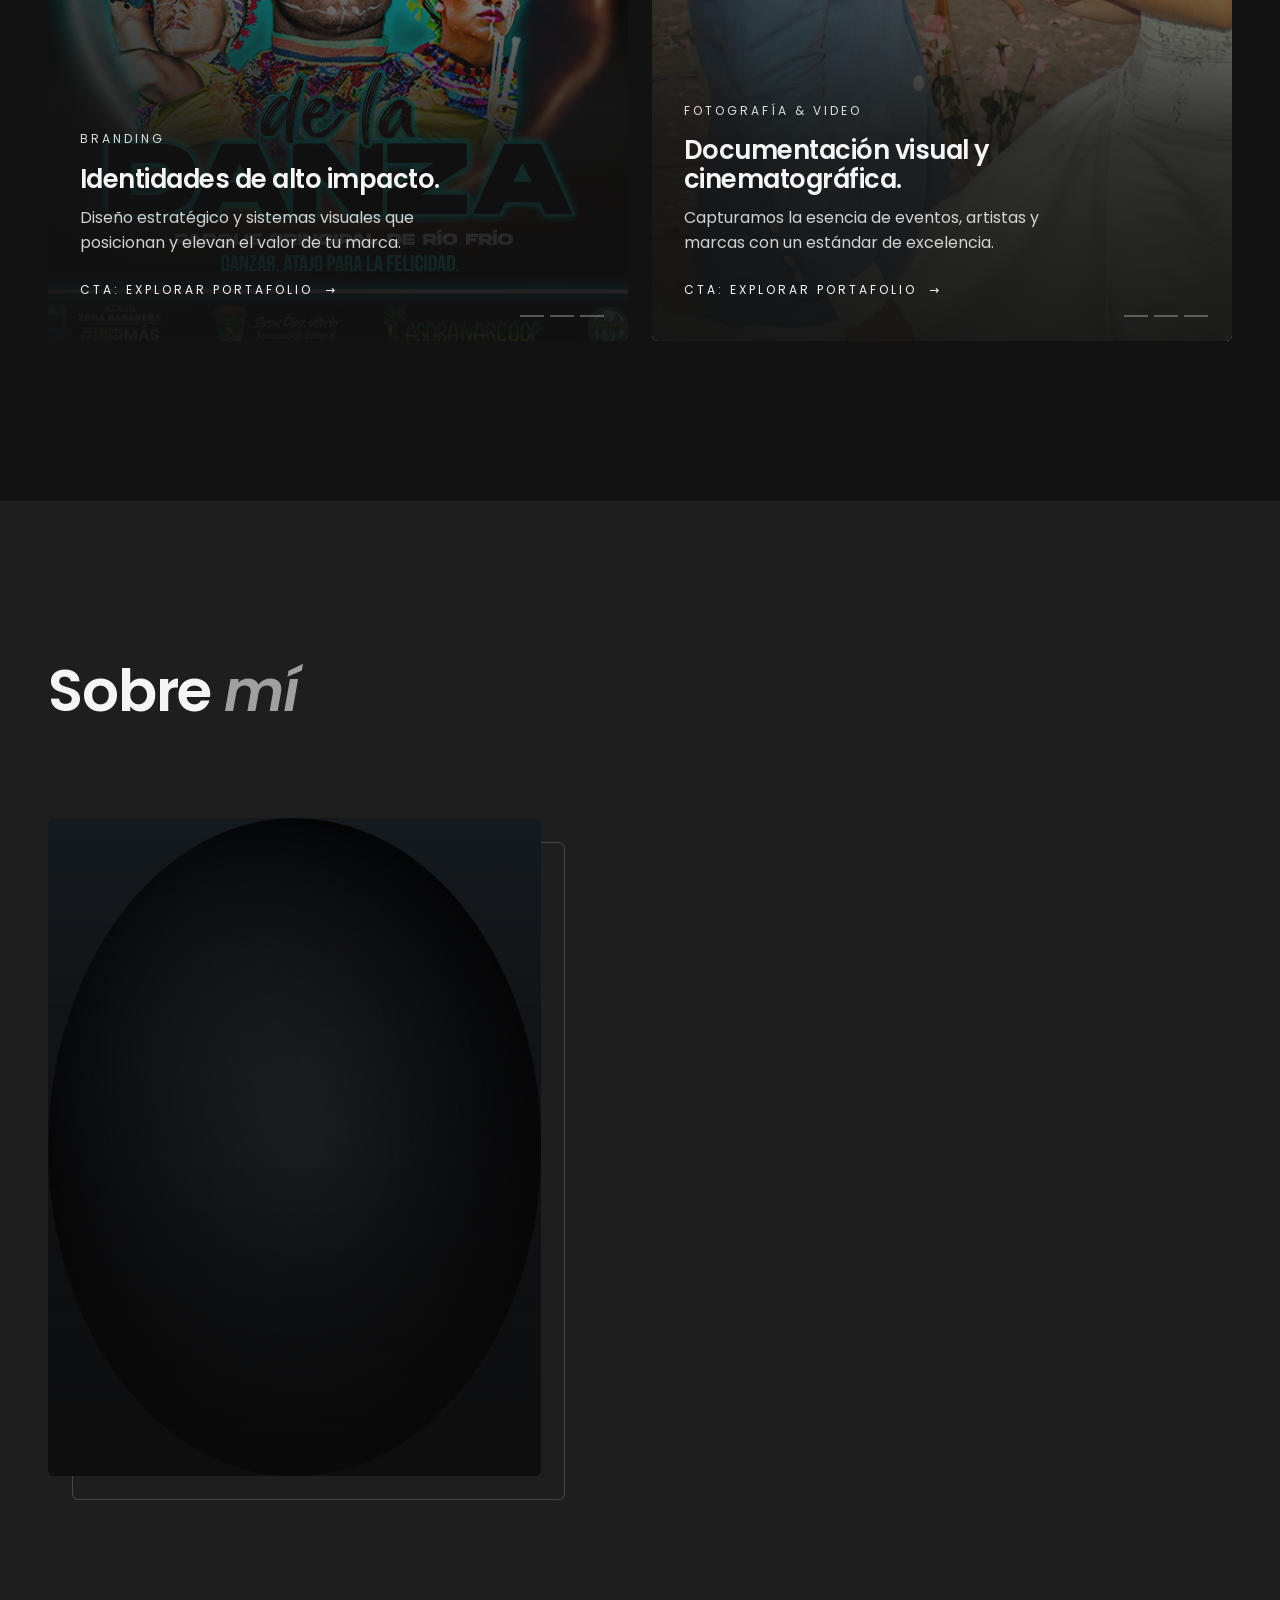
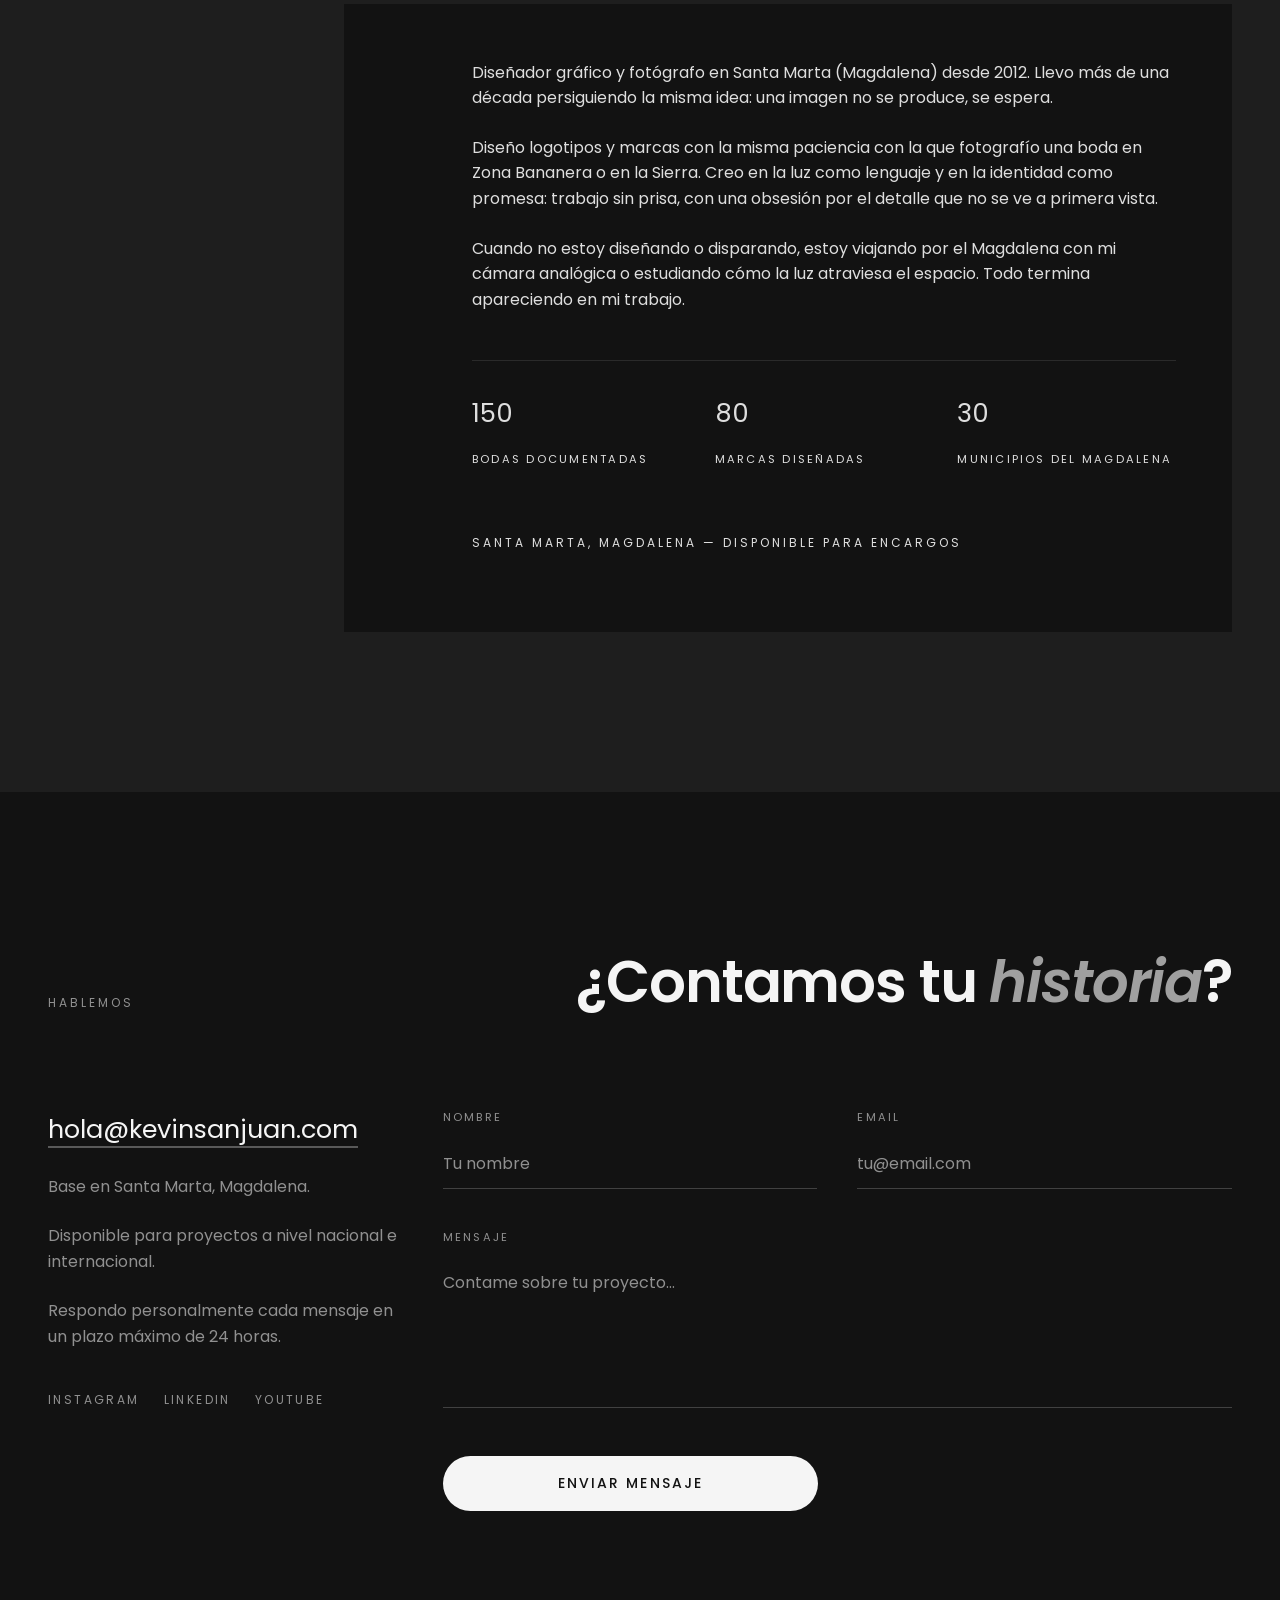
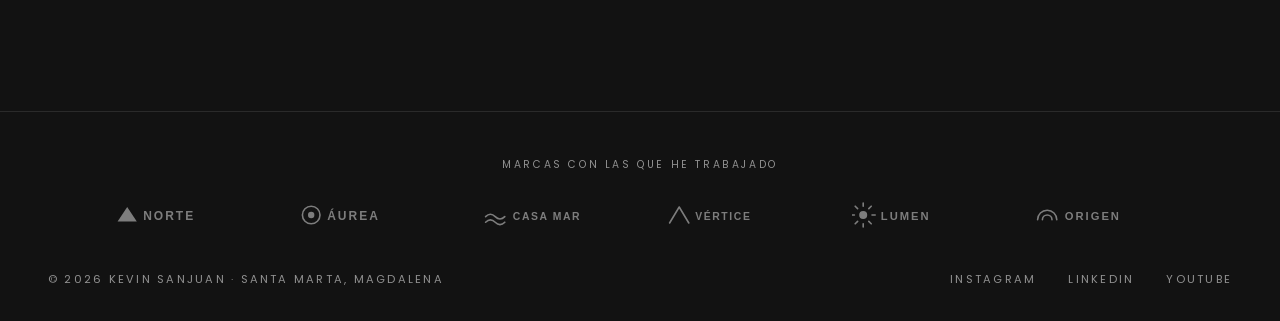
==== commit ec1dccb1: "feat: adopt brand manual typography (Poppins) and fix duplicated hero word" ====
--- a/index.html
+++ b/index.html
@@ -23,9 +23,9 @@
 
   <link rel="preconnect" href="https://fonts.googleapis.com">
   <link rel="preconnect" href="https://fonts.gstatic.com" crossorigin>
-  <link href="https://fonts.googleapis.com/css2?family=Fraunces:ital,opsz,wght@0,9..144,300..700;1,9..144,300..700&family=Space+Grotesk:wght@300..700&family=Space+Mono:wght@400;700&display=swap" rel="stylesheet">
-
-  <link rel="stylesheet" href="styles.css?v=5">
+  <link href="https://fonts.googleapis.com/css2?family=Poppins:wght@400;500;600;700&display=swap" rel="stylesheet">
+
+  <link rel="stylesheet" href="styles.css?v=6">
 
   <!-- DATOS ESTRUCTURADOS (JSON-LD): Google los lee para mostrar "fotógrafo en santa marta".
        Solo hay que reemplazar el teléfono cuando exista. El resto está bien así. -->
@@ -84,8 +84,7 @@
              Puede quedarse "La luz, tu historia." o cambiarse por otra frase corta del fotógrafo.
              Ejemplo: "Imágenes que hablan por tu marca." · "Cada boda, una historia." -->
         <h1 class="hero-title">
-          <span class="hero-reveal d2">Dirección de arte
-           <em>arte</em>,</span>
+          <span class="hero-reveal d2">Dirección de <em>arte</em>,</span>
           <span class="hero-reveal d3">e imagen visual.</span>
         </h1>
         <!-- QUE PONER AQUI: el resumen de 1-2 líneas. Importante que mencione "Santa Marta" y
@@ -239,7 +238,7 @@
 
   </main>
 
-  <script src="nav.js?v=5"></script>
-  <script src="script.js?v=5"></script>
+  <script src="nav.js?v=6"></script>
+  <script src="script.js?v=6"></script>
 </body>
 </html>
--- a/styles.css
+++ b/styles.css
@@ -13,9 +13,12 @@
   --mist: #909090;
   --accent: #a0a0a0;
 
-  --serif: 'Fraunces', Georgia, serif;
-  --sans: 'Space Grotesk', system-ui, sans-serif;
-  --mono: 'Space Mono', ui-monospace, monospace;
+  /* Manual de marca: DiscO Diva (principal) + Poppins (secundaria).
+     DiscO Diva no está publicada en ningún servicio web: mientras llega el
+     archivo .ttf/.otf del cliente, los tres papeles usan Poppins. */
+  --serif: 'Poppins', system-ui, sans-serif;
+  --sans: 'Poppins', system-ui, sans-serif;
+  --mono: 'Poppins', system-ui, sans-serif;
 
   /* Tipografía fluida */
   --text-display: clamp(3.5rem, 9vw, 8.5rem);
@@ -99,7 +102,7 @@
 
 h1, h2, h3 {
   font-family: var(--serif);
-  font-weight: 450;
+  font-weight: 600;
   line-height: 1.05;
   letter-spacing: -0.02em;
 }
